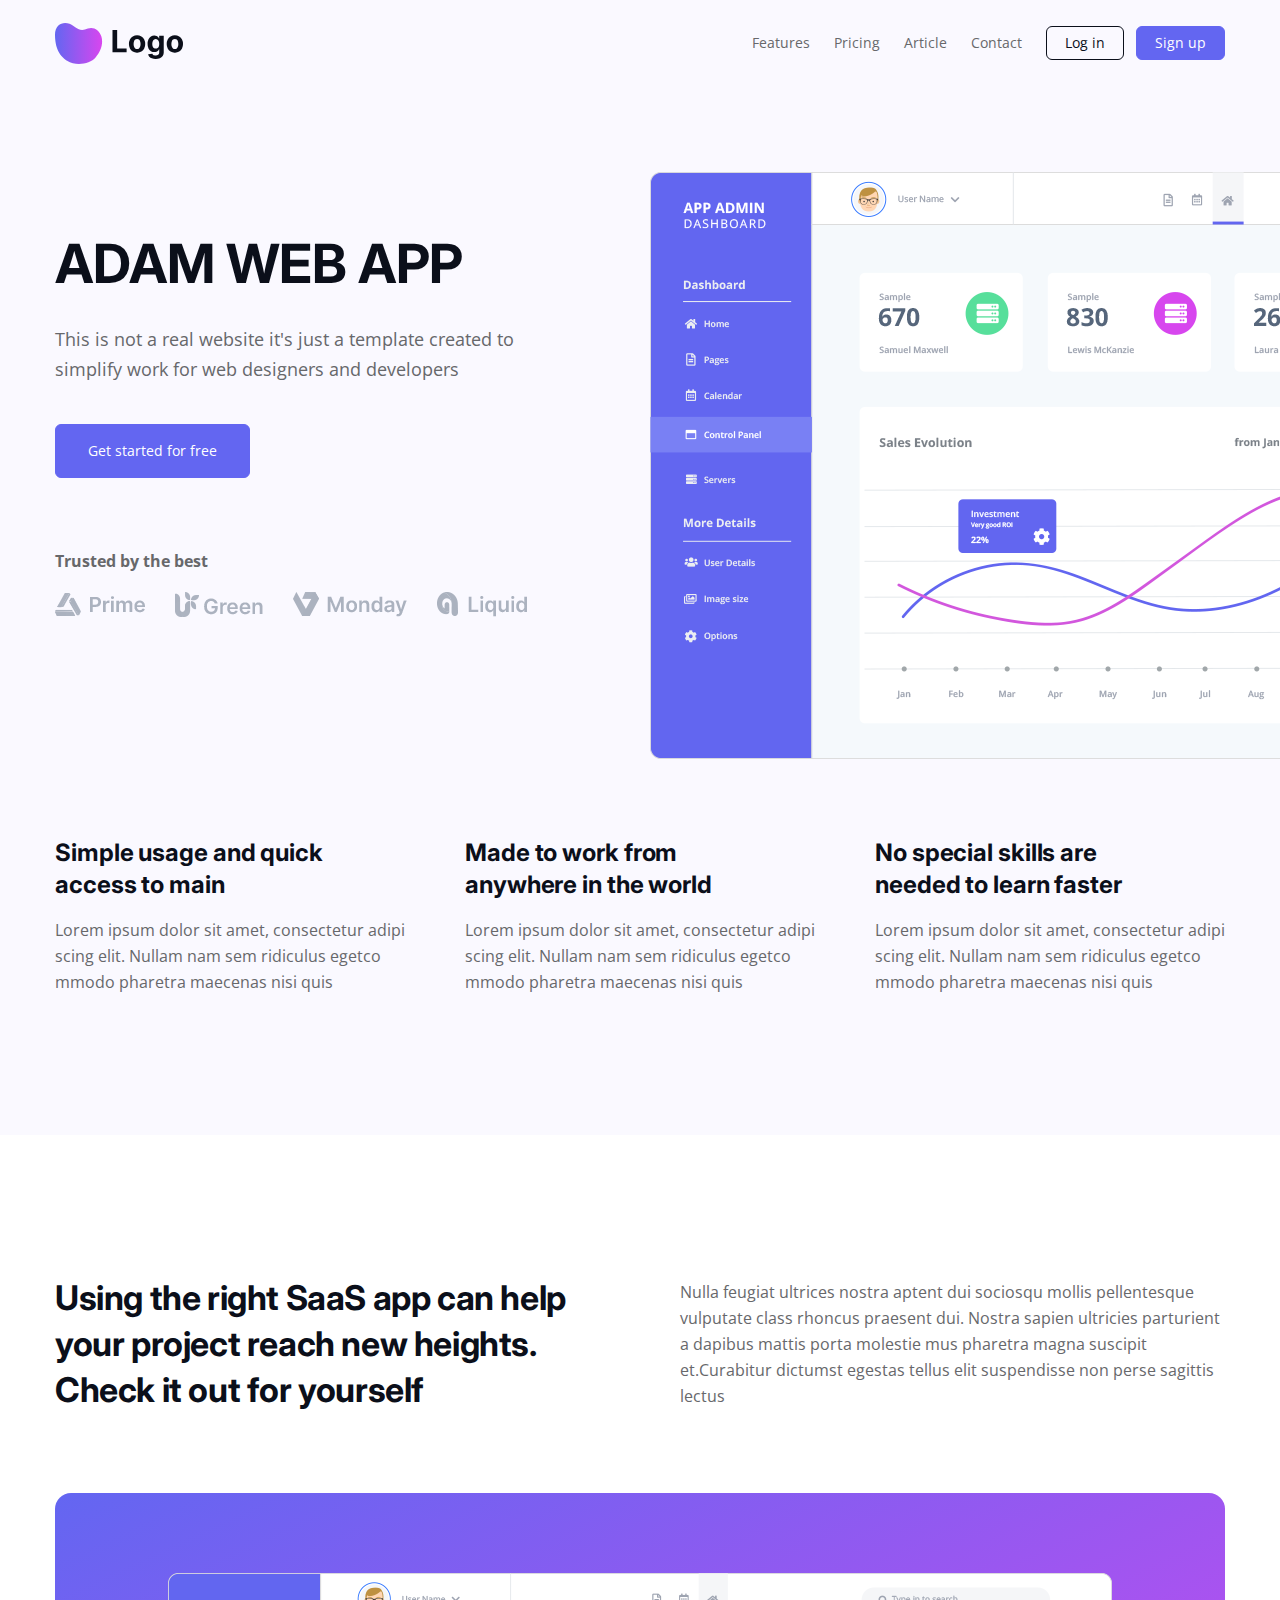
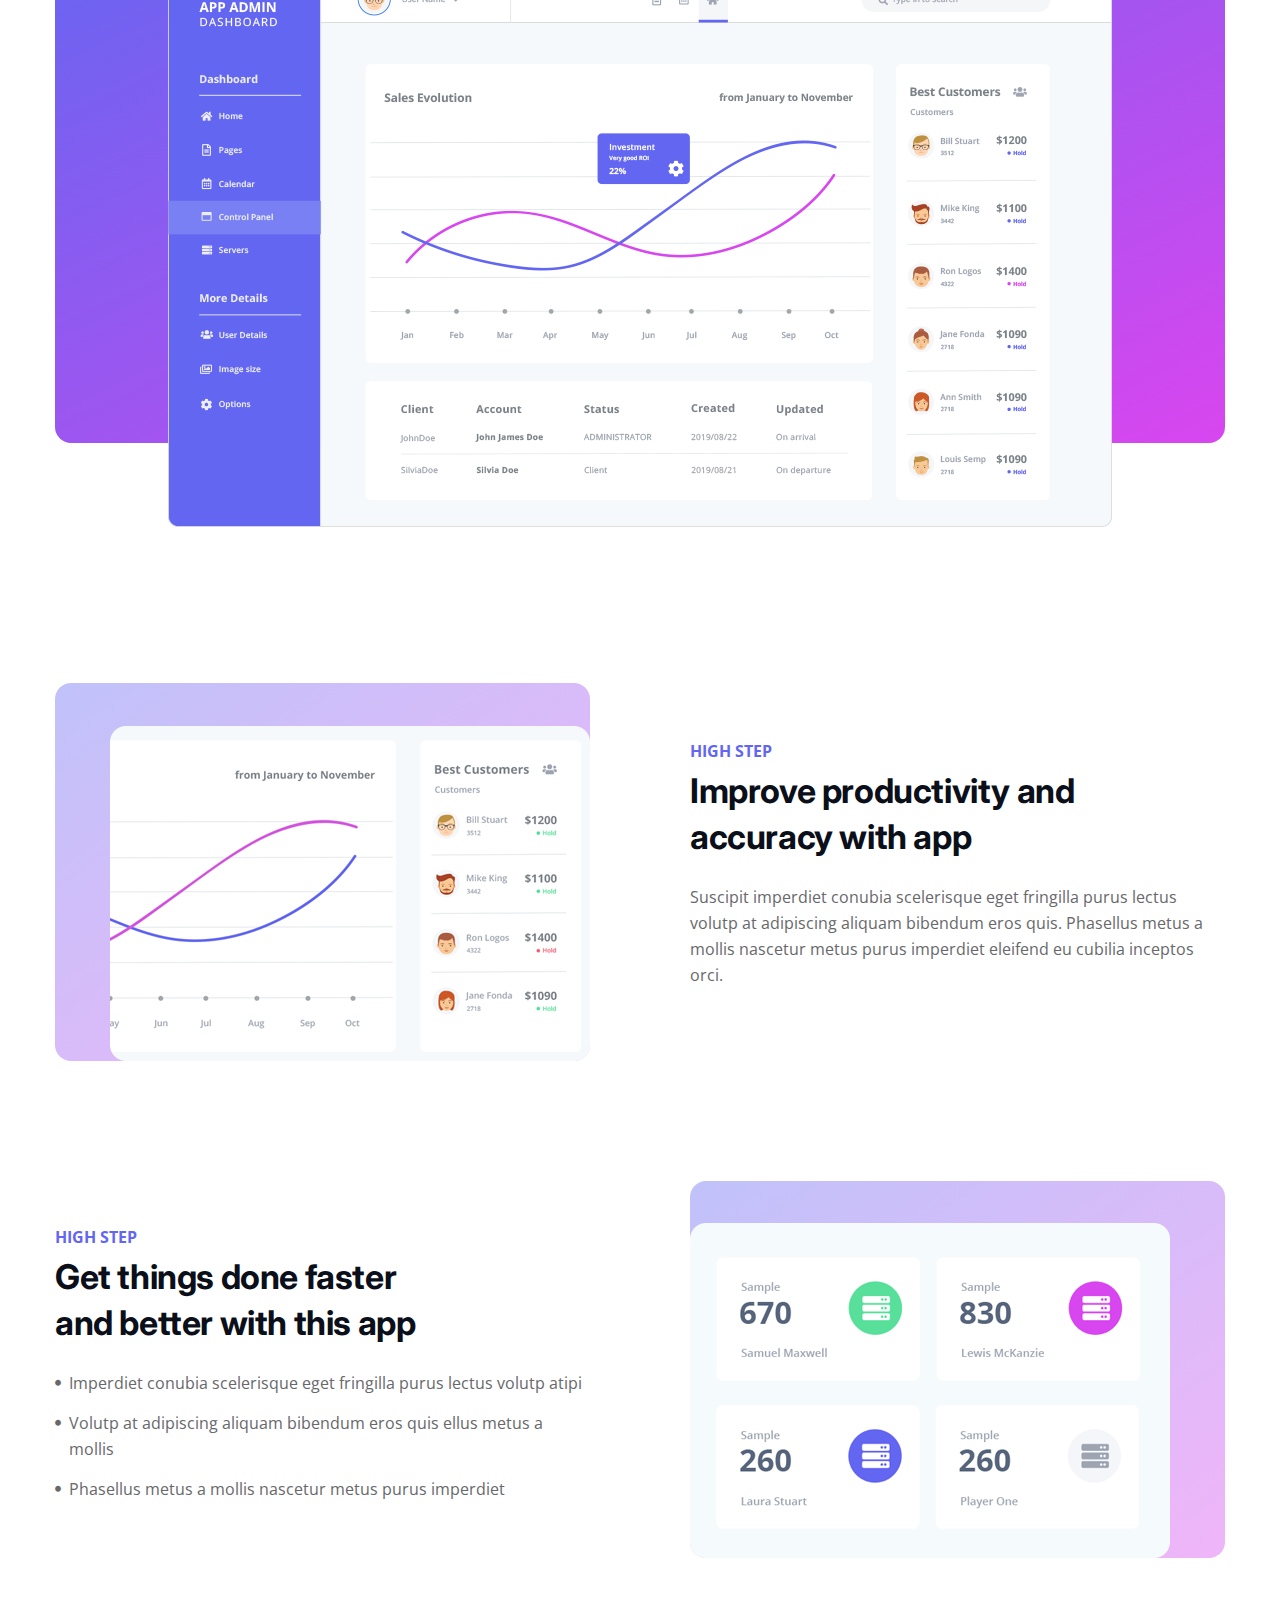
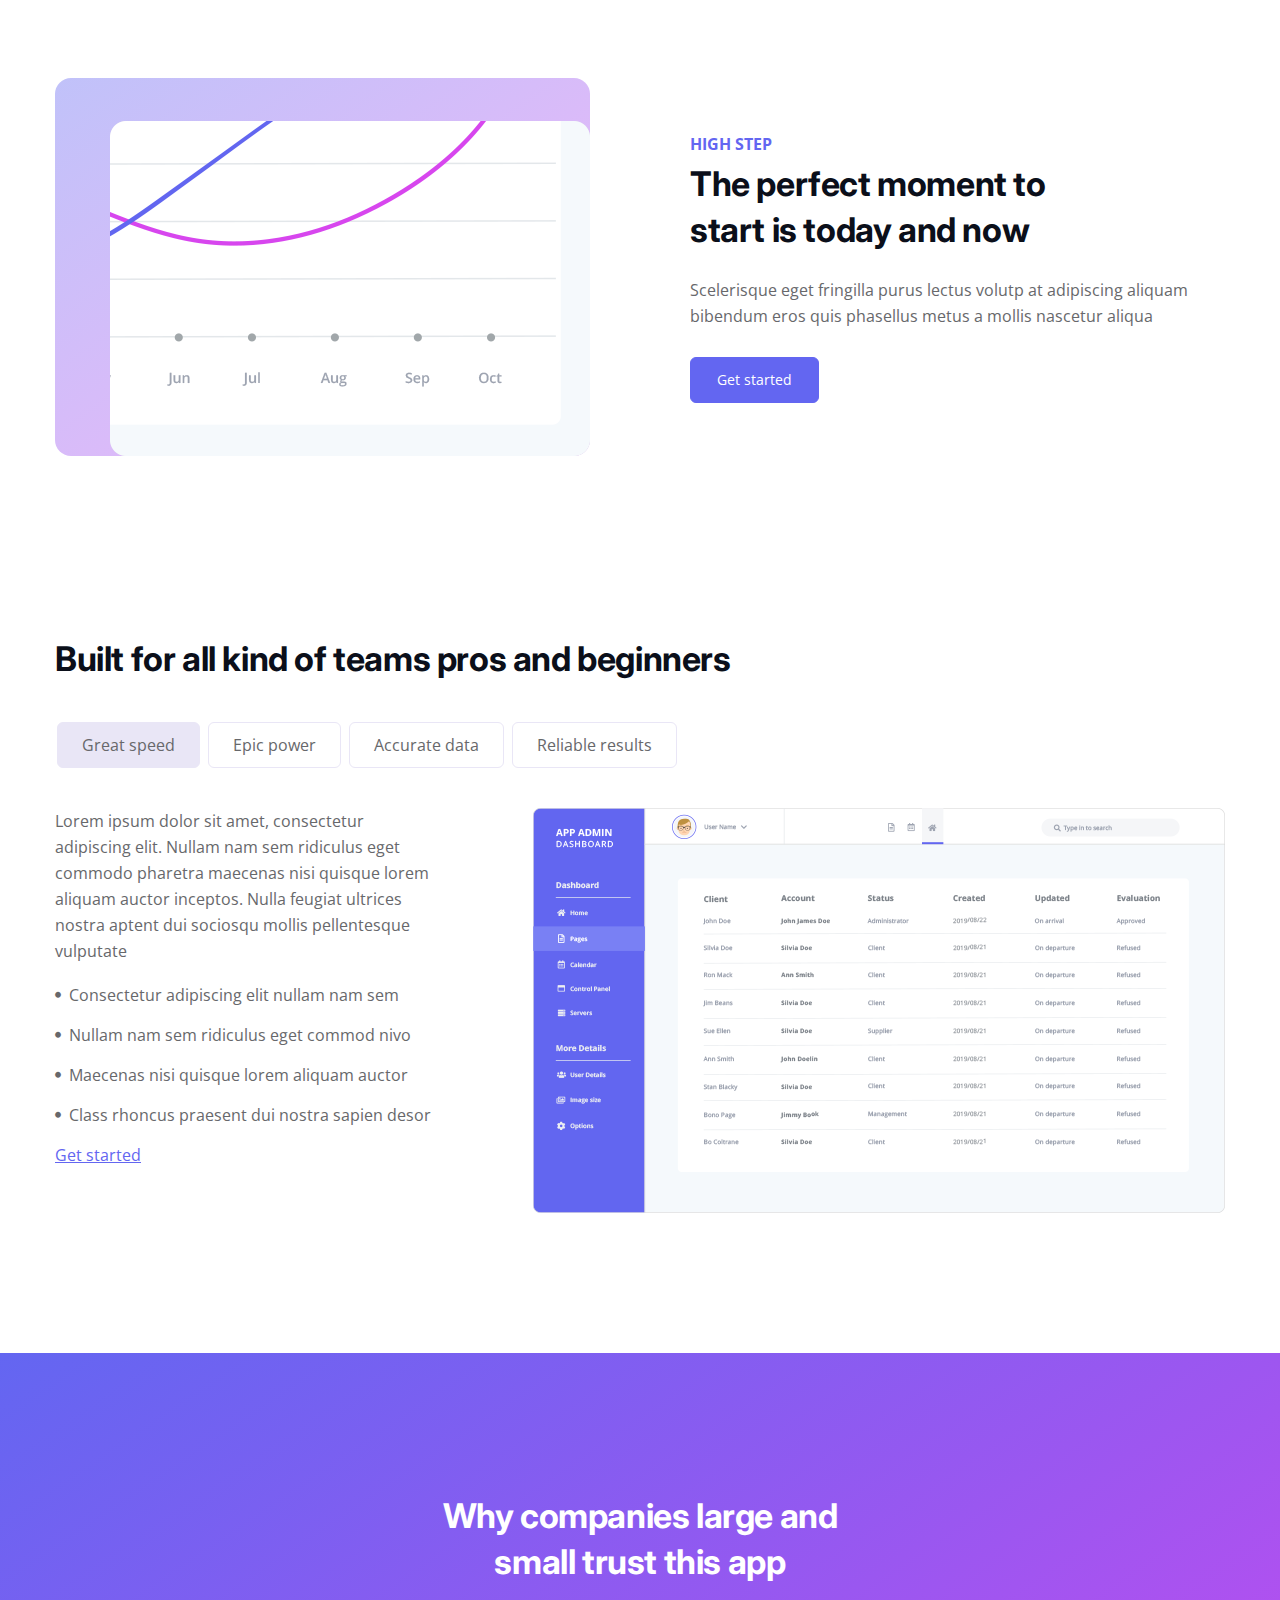
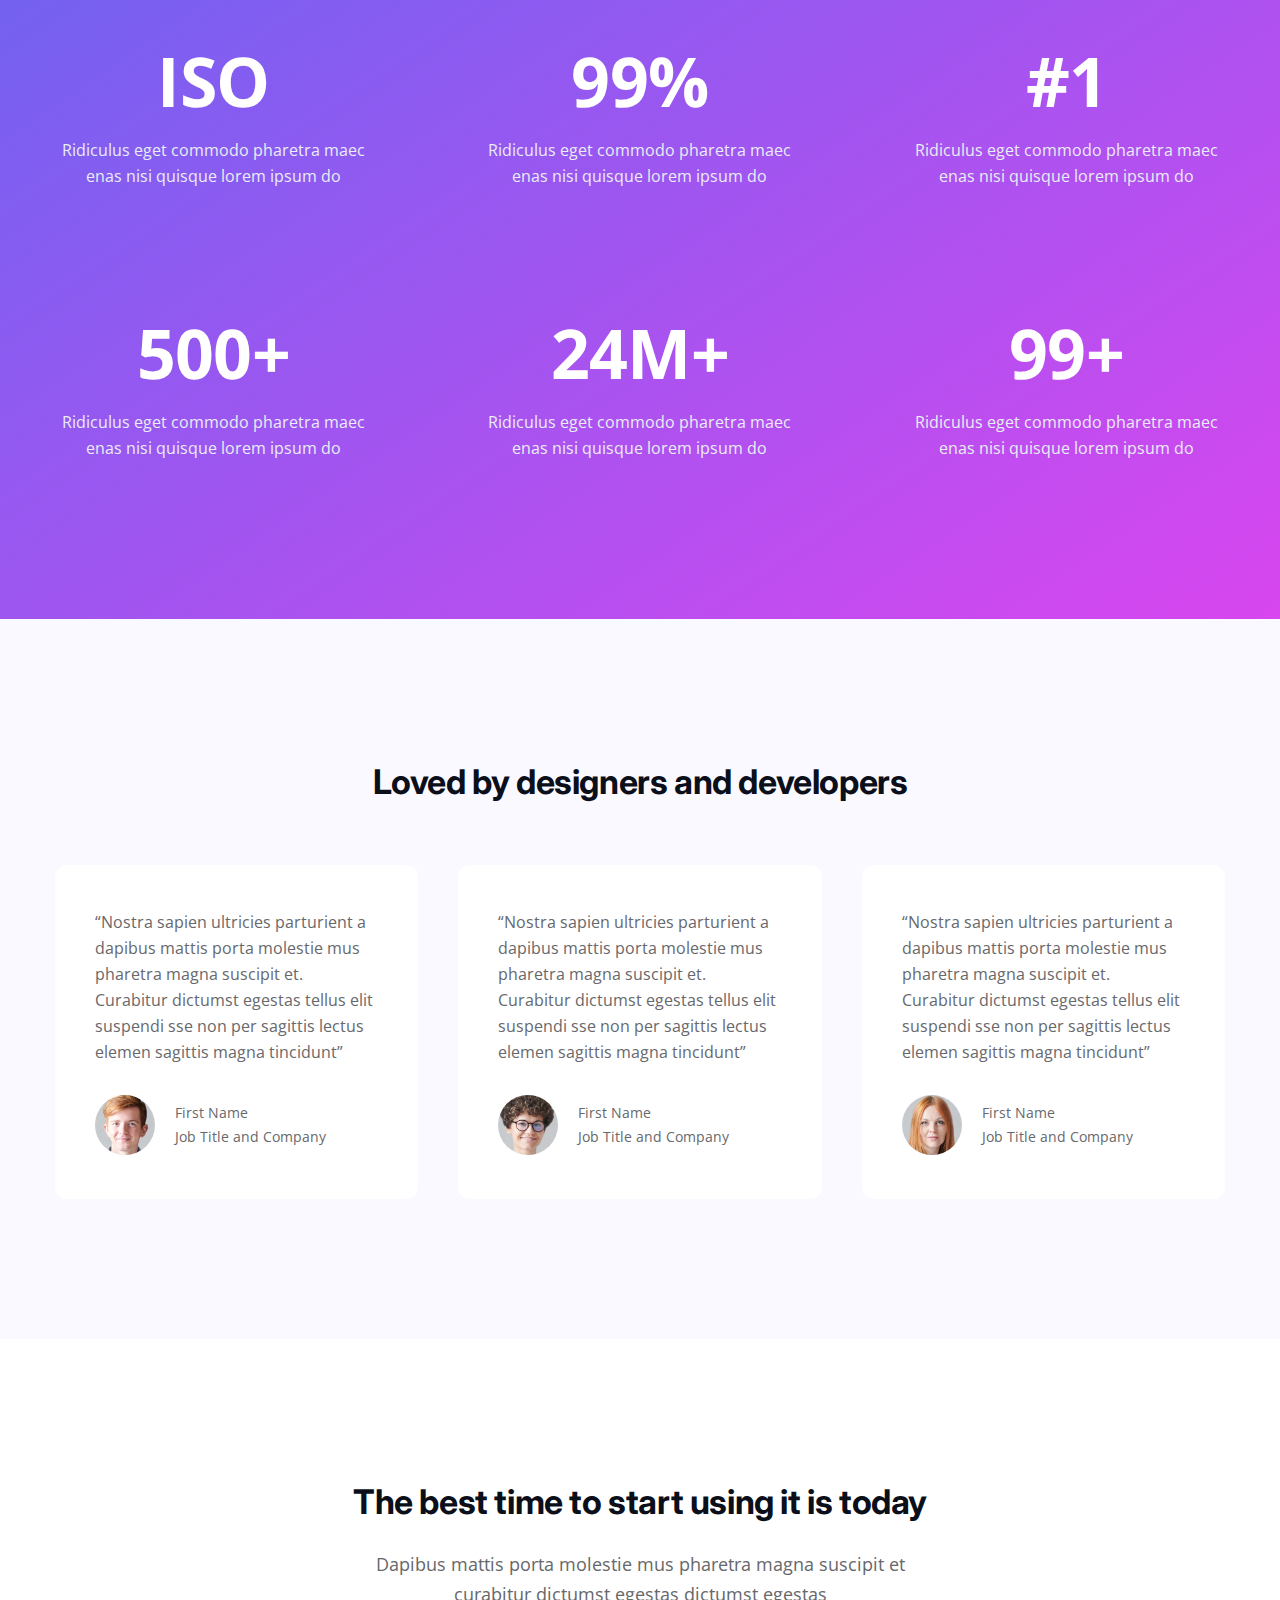
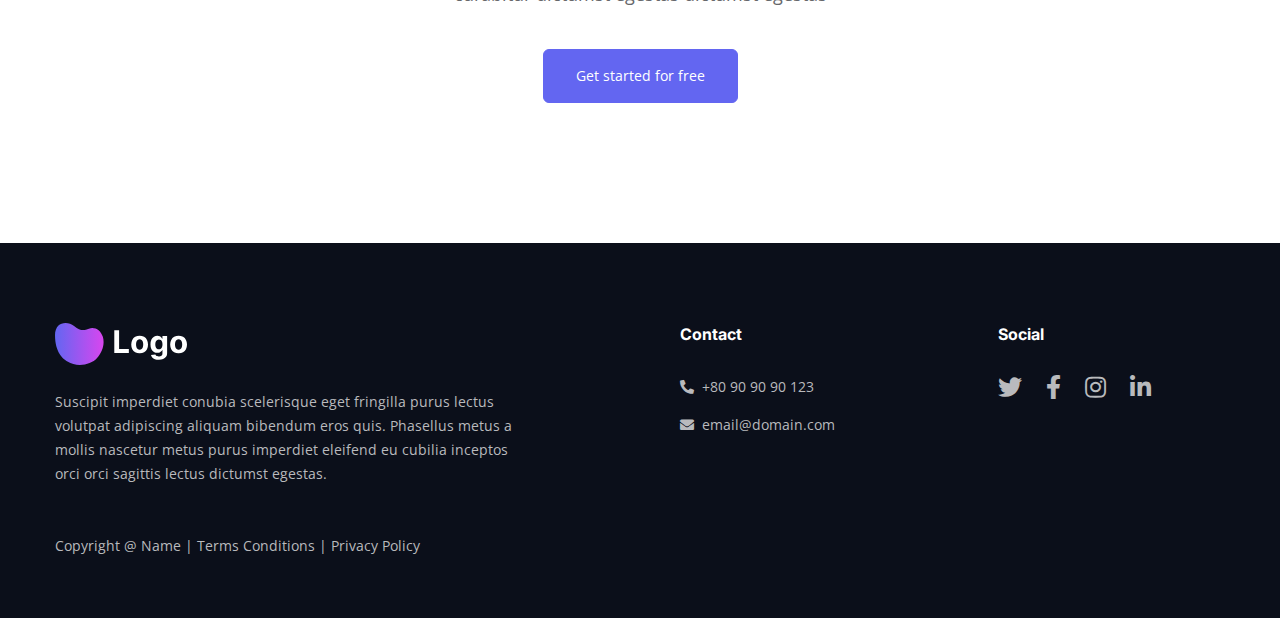
==== Desktop/ADAM/web/index.html @ b4df1eb5 "process 1" ====
<!DOCTYPE html>
<html lang="en">
  <head>
    <meta charset="utf-8">
    <meta name="viewport" content="width=device-width, initial-scale=1, shrink-to-fit=no">
    
    <!-- SEO Meta Tags -->
    <meta name="description" content="Your description">
    <meta name="author" content="Your name">

    <!-- OG Meta Tags to improve the way the post looks when you share the page on Facebook, Twitter, LinkedIn -->
    <meta property="og:site_name" content=""> <!-- website name -->
    <meta property="og:site" content=""> <!-- website link -->
    <meta property="og:title" content=""> <!-- title shown in the actual shared post -->
    <meta property="og:description" content=""> <!-- description shown in the actual shared post -->
    <meta property="og:image" content=""> <!-- image link, make sure it's jpg -->
    <meta property="og:url" content=""> <!-- where do you want your post to link to -->
    <meta name="twitter:card" content="summary_large_image"> <!-- to have large image post format in Twitter -->

    <!-- Webpage Title -->
    <title>Home</title>
    
    <!-- Styles -->
    <link href="https://fonts.googleapis.com/css2?family=Inter:wght@700&family=Open+Sans:wght@400;700&display=swap" rel="stylesheet">
    <link href="css/fontawesome-all.min.css" rel="stylesheet">
    <link href="css/styles.css" rel="stylesheet">
    
    <!-- Favicon  -->
    <link rel="icon" href="images/favicon.png">
  </head>
  <body>
    <!-- Navigation -->
    <nav>
      <div class="container-prim">
        <!-- Image Logo -->
        <a class="logo-image" href="index.html"><img src="images/logo.svg" alt="alternative"></a>

        <!-- Text Logo - Use this if you don't have a graphic logo -->
        <!-- <a class="logo-text" href="index.html">Name</a> -->

        <div class="hamburger">
          <div class="line"></div>
          <div class="line"></div>
          <div class="line"></div>
        </div> <!-- end of hamburger -->

        <div class="navbar">
          <ul>
            <li><a href="features.html">Features</a></li>
            <li><a href="pricing.html">Pricing</a></li>
            <li><a href="article.html">Article</a></li>
            <li><a href="contact.html">Contact</a></li>
          </ul>
          <div class="access-buttons">
            <a class="btn btn-outline btn-sm" href="log-in.html">Log in</a>
            <a class="btn btn-sm" href="sign-up.html">Sign up</a>
          </div>
        </div> <!-- end of navbar -->
      </div> <!-- end of container-prim -->
    </nav> <!-- end of nav -->
    <!-- end of navigation -->

    
    <!-- Home Hero -->
    <header class="hero bgcolor">
      <div class="container-prim grid">
        <div class="text-container">
          <h1 class="h1-large">ADAM WEB APP</h1>
          <p class="p-large mb-4">This is not a real website it's just a template created to simplify work for web designers and developers</p>
          <a class="btn btn-lg" href="#services">Get started for free</a>
          <p><strong>Trusted by the best</strong></p>
          <div class="logo-container">
            <img src="images/company-logo-1.png" alt="alternative">
            <img src="images/company-logo-2.png" alt="alternative">
            <img src="images/company-logo-3.png" alt="alternative">
            <img src="images/company-logo-4.png" alt="alternative">
          </div>
        </div> <!-- end of text-container -->

        <div class="image-container">
          <img src="images/header-dashboard.png" alt="alternative">
        </div> <!-- end of image-container -->
      </div> <!-- end of container-prim -->
    </header> <!-- end of hero -->
    <!-- end of home hero -->


    <!-- Home Cards-1 -->
    <section class="cards-1 bgcolor pb-14">
      <div class="container-prim grid grid-3">
        <div class="card">
          <h4>Simple usage and quick access to main</h4>
          <p class="mb-0">Lorem ipsum dolor sit amet, consectetur adipi scing elit. Nullam nam sem ridiculus egetco mmodo pharetra maecenas nisi quis</p>
        </div> <!-- end of card -->
        <div class="card">
          <h4>Made to work from anywhere in the world</h4>
          <p class="mb-0">Lorem ipsum dolor sit amet, consectetur adipi scing elit. Nullam nam sem ridiculus egetco mmodo pharetra maecenas nisi quis</p>
        </div> <!-- end of card -->
        <div class="card">
          <h4>No special skills are needed to learn faster</h4>
          <p class="mb-0">Lorem ipsum dolor sit amet, consectetur adipi scing elit. Nullam nam sem ridiculus egetco mmodo pharetra maecenas nisi quis</p>
        </div> <!-- end of card -->
      </div> <!-- end of container-prim -->
    </section> <!-- end of cards-1 -->
    <!-- end of home cards-1 -->


    <!-- Home Text-1 -->
    <section class="text-1 pt-14 pb-6">
      <div class="container-prim grid">
        <h2 class="mb-0">Using the right SaaS app can help your project reach new heights. Check it out for yourself</h2>
        <p class="mb-0">Nulla feugiat ultrices nostra aptent dui sociosqu mollis pellentesque vulputate class rhoncus praesent dui. Nostra sapien ultricies parturient a dapibus mattis porta molestie mus pharetra magna suscipit et.Curabitur dictumst egestas tellus elit suspendisse non perse sagittis lectus</p>
      </div> <!-- end of container-prim -->
    </section> <!-- end of text-1 -->
    <!-- end of home text-1 -->
    
    
    <!-- Home Image-1 -->
    <section class="image-1 pt-2 pb-12">
      <div class="container-prim">
        <div class="image-container">
          <img src="images/description-dashboard.png" alt="alternative">
        </div> <!-- end of image-container -->
      </div> <!-- end of container-prim -->
    </section> <!-- end of image-1 -->
    <!-- end of home image-1 -->


    <!-- Home Timage-1 -->
    <section class="timage-1 pt-12 pb-6">
      <div class="container-prim grid">
        <div class="image-container">
          <img src="images/details-1.png" alt="alternative">
        </div> <!-- end of image-container -->
        <div class="text-container">
          <div class="section-title">HIGH STEP</div>
          <h2>Improve productivity and accuracy with app</h2>
          <p>Suscipit imperdiet conubia scelerisque eget fringilla purus lectus volutp at adipiscing aliquam bibendum eros quis. Phasellus metus a mollis nascetur metus purus imperdiet eleifend eu cubilia inceptos orci.</p>
        </div> <!-- end of text-container -->
      </div> <!-- end of container-prim -->
    </section> <!-- end of timage-1 -->
    <!-- end of home timage-1 -->


    <!-- Home Timage-2 -->
    <section class="timage-2 pt-6 pb-6">
      <div class="container-prim grid">
        <div class="text-container">
          <div class="section-title">HIGH STEP</div>
          <h2>Get things done faster and better with this app</h2>
          <ul class="list-bullets li-space">
            <li>
              <i class="fas fa-circle"></i>
              <div>Imperdiet conubia scelerisque eget fringilla purus lectus volutp atipi</div>
            </li>
            <li>
              <i class="fas fa-circle"></i>
              <div>Volutp at adipiscing aliquam bibendum eros quis ellus metus a mollis</div>
            </li>
            <li>
              <i class="fas fa-circle"></i>
              <div>Phasellus metus a mollis nascetur metus purus imperdiet</div>
            </li>
          </ul>
        </div> <!-- end of text-container -->
        <div class="image-container">
          <img src="images/details-2.png" alt="alternative">
        </div> <!-- end of image-container -->
      </div> <!-- end of container-prim -->
    </section> <!-- end of timage-1 -->
    <!-- end of home timage-2 -->


    <!-- Home Timage-3 -->
    <section class="timage-3 pt-6 pb-6">
      <div class="container-prim grid">
        <div class="image-container">
          <img src="images/details-3.png" alt="alternative">
        </div> <!-- end of image-container -->
        <div class="text-container">
          <div class="section-title">HIGH STEP</div>
          <h2>The perfect moment to start is today and now</h2>
          <p>Scelerisque eget fringilla purus lectus volutp at adipiscing aliquam bibendum eros quis phasellus metus a mollis nascetur aliqua</p>
          <a class="btn" href="#">Get started</a>
        </div> <!-- end of text-container -->
      </div> <!-- end of container-prim -->
    </section> <!-- end of timage-3 -->
    <!-- end of home timage-3 -->


    <!-- Home Pills -->
    <section class="pills pt-12 pb-14">
      <div class="container-prim">
        <h2>Built for all kind of teams pros and beginners</h2>
        <div class="wrapper">
          <input class="radio" id="pill-one" name="group" type="radio" checked>
          <input class="radio" id="pill-two" name="group" type="radio">
          <input class="radio" id="pill-three" name="group" type="radio">
          <input class="radio" id="pill-four" name="group" type="radio">
          
          <div class="tabs">
            <label class="tab" id="tab-one" for="pill-one">Great speed</label>
            <label class="tab" id="tab-two" for="pill-two">Epic power</label>
            <label class="tab" id="tab-three" for="pill-three">Accurate data</label>
            <label class="tab" id="tab-four" for="pill-four">Reliable results</label>
          </div>
          
          <div class="panels">
            <div class="panel" id="panel-one">
              <div class="grid">
                <div class="text-container">
                  <p>Lorem ipsum dolor sit amet, consectetur adipiscing elit. Nullam nam sem ridiculus eget commodo pharetra maecenas nisi quisque lorem aliquam auctor inceptos. Nulla feugiat ultrices nostra aptent dui sociosqu mollis pellentesque vulputate</p>
                  <ul class="list-bullets li-space">
                    <li>
                      <i class="fas fa-circle"></i>
                      <div>Consectetur adipiscing elit nullam nam sem</div>
                    </li>
                    <li>
                      <i class="fas fa-circle"></i>
                      <div>Nullam nam sem ridiculus eget commod nivo</div>
                    </li>
                    <li>
                      <i class="fas fa-circle"></i>
                      <div>Maecenas nisi quisque lorem aliquam auctor</div>
                    </li>
                    <li>
                      <i class="fas fa-circle"></i>
                      <div>Class rhoncus praesent dui nostra sapien desor</div>
                    </li>
                  </ul>
                  <a class="colorprim" href="#">Get started</a>
                </div> <!-- end of text-container -->
                <div class="image-container">
                  <img src="images/pills-one.png" alt="alternative">
                </div> <!-- end of image-container -->
              </div> <!-- end of grid -->
            </div> <!-- end of panel -->

            <div class="panel" id="panel-two">
              <div class="grid">
                <div class="text-container">
                  <p>Lorem ipsum dolor sit amet, consectetur adipiscing elit. Nullam nam sem ridiculus eget commodo pharetra maecenas nisi quisque lorem aliquam auctor inceptos. Nulla feugiat ultrices nostra aptent dui sociosqu mollis pellentesque vulputate</p>
                  <ul class="list-bullets li-space">
                    <li>
                      <i class="fas fa-circle"></i>
                      <div>Consectetur adipiscing elit nullam nam sem</div>
                    </li>
                    <li>
                      <i class="fas fa-circle"></i>
                      <div>Nullam nam sem ridiculus eget commod nivo</div>
                    </li>
                    <li>
                      <i class="fas fa-circle"></i>
                      <div>Maecenas nisi quisque lorem aliquam auctor</div>
                    </li>
                    <li>
                      <i class="fas fa-circle"></i>
                      <div>Class rhoncus praesent dui nostra sapien desor</div>
                    </li>
                  </ul>
                  <a class="colorprim" href="#">Get started</a>
                </div> <!-- end of text-container -->
                <div class="image-container">
                  <img src="images/pills-two.png" alt="alternative">
                </div> <!-- end of image-container -->
              </div> <!-- end of grid -->
            </div> <!-- end of panel -->

            <div class="panel" id="panel-three">
              <div class="grid">
                <div class="text-container">
                  <p>Lorem ipsum dolor sit amet, consectetur adipiscing elit. Nullam nam sem ridiculus eget commodo pharetra maecenas nisi quisque lorem aliquam auctor inceptos. Nulla feugiat ultrices nostra aptent dui sociosqu mollis pellentesque vulputate</p>
                  <ul class="list-bullets li-space">
                    <li>
                      <i class="fas fa-circle"></i>
                      <div>Consectetur adipiscing elit nullam nam sem</div>
                    </li>
                    <li>
                      <i class="fas fa-circle"></i>
                      <div>Nullam nam sem ridiculus eget commod nivo</div>
                    </li>
                    <li>
                      <i class="fas fa-circle"></i>
                      <div>Maecenas nisi quisque lorem aliquam auctor</div>
                    </li>
                    <li>
                      <i class="fas fa-circle"></i>
                      <div>Class rhoncus praesent dui nostra sapien desor</div>
                    </li>
                  </ul>
                  <a class="colorprim" href="#">Get started</a>
                </div> <!-- end of text-container -->
                <div class="image-container">
                  <img src="images/pills-three.png" alt="alternative">
                </div> <!-- end of image-container -->
              </div> <!-- end of grid -->
            </div> <!-- end of panel -->

            <div class="panel" id="panel-four">
              <div class="grid">
                <div class="text-container">
                  <p>Lorem ipsum dolor sit amet, consectetur adipiscing elit. Nullam nam sem ridiculus eget commodo pharetra maecenas nisi quisque lorem aliquam auctor inceptos. Nulla feugiat ultrices nostra aptent dui sociosqu mollis pellentesque vulputate</p>
                  <ul class="list-bullets li-space">
                    <li>
                      <i class="fas fa-circle"></i>
                      <div>Consectetur adipiscing elit nullam nam sem</div>
                    </li>
                    <li>
                      <i class="fas fa-circle"></i>
                      <div>Nullam nam sem ridiculus eget commod nivo</div>
                    </li>
                    <li>
                      <i class="fas fa-circle"></i>
                      <div>Maecenas nisi quisque lorem aliquam auctor</div>
                    </li>
                    <li>
                      <i class="fas fa-circle"></i>
                      <div>Class rhoncus praesent dui nostra sapien desor</div>
                    </li>
                  </ul>
                  <a class="colorprim" href="#">Get started</a>
                </div> <!-- end of text-container -->
                <div class="image-container">
                  <img src="images/pills-two.png" alt="alternative">
                </div> <!-- end of image-container -->
              </div> <!-- end of grid -->
            </div> <!-- end of panel -->
          </div> <!-- end of panels -->
        </div> <!-- end of wrapper -->
      </div> <!-- end of container-prim -->
    </section> <!-- end of pills -->
    <!-- end of home pills -->


    <!-- Home Numbers -->
    <section class="numbers tcenter pt-14 pb-14">
      <div class="container-prim">
        <h2 class="mb-6">Why companies large and small trust this app</h2>
      </div> <!-- end of container-prim -->
      <div class="container-prim grid grid-3">
        <div class="number">
          <div class="title">ISO</div>
          <p>Ridiculus eget commodo pharetra maec enas nisi quisque lorem ipsum do</p>
        </div> <!-- end of number -->

        <div class="number">
          <div class="title">99%</div>
          <p>Ridiculus eget commodo pharetra maec enas nisi quisque lorem ipsum do</p>
        </div> <!-- end of number -->

        <div class="number">
          <div class="title">#1</div>
          <p>Ridiculus eget commodo pharetra maec enas nisi quisque lorem ipsum do</p>
        </div> <!-- end of number -->

        <div class="number">
          <div class="title">500+</div>
          <p>Ridiculus eget commodo pharetra maec enas nisi quisque lorem ipsum do</p>
        </div> <!-- end of number -->

        <div class="number">
          <div class="title">24M+</div>
          <p>Ridiculus eget commodo pharetra maec enas nisi quisque lorem ipsum do</p>
        </div> <!-- end of number -->

        <div class="number">
          <div class="title">99+</div>
          <p>Ridiculus eget commodo pharetra maec enas nisi quisque lorem ipsum do</p>
        </div> <!-- end of number -->
      </div> <!-- end of container-prim -->
    </section> <!-- end of numbers -->
    <!-- end of home numbers -->


    <!-- Home Cards-2 -->
    <section class="cards-2 bgcolor pt-14 pb-14">
      <div class="container-prim">
        <h2 class="mb-6 tcenter">Loved by designers and developers</h2>
      </div> <!-- end of container-prim -->
      <div class="container-prim grid grid-3">
        <div class="card">
          <p class="text">“Nostra sapien ultricies parturient a dapibus mattis porta molestie mus pharetra magna suscipit et. Curabitur dictumst egestas tellus elit suspendi sse non per sagittis lectus elemen sagittis magna tincidunt”</p>
          <div class="wrapper">
            <img src="images/testimonial-1.jpg" alt="alternative">
            <div class="p-small">First Name<br>Job Title and Company</div>
          </div> <!-- end of wrapper -->
        </div> <!-- end of card -->

        <div class="card">
          <p class="text">“Nostra sapien ultricies parturient a dapibus mattis porta molestie mus pharetra magna suscipit et. Curabitur dictumst egestas tellus elit suspendi sse non per sagittis lectus elemen sagittis magna tincidunt”</p>
          <div class="wrapper">
            <img src="images/testimonial-2.jpg" alt="alternative">
            <div class="p-small">First Name<br>Job Title and Company</div>
          </div> <!-- end of wrapper -->
        </div> <!-- end of card -->

        <div class="card">
          <p class="text">“Nostra sapien ultricies parturient a dapibus mattis porta molestie mus pharetra magna suscipit et. Curabitur dictumst egestas tellus elit suspendi sse non per sagittis lectus elemen sagittis magna tincidunt”</p>
          <div class="wrapper">
            <img src="images/testimonial-3.jpg" alt="alternative">
            <div class="p-small">First Name<br>Job Title and Company</div>
          </div> <!-- end of wrapper -->
        </div> <!-- end of card -->
      </div> <!-- end of container-prim -->
    </section> <!-- end of cards-2 -->
    <!-- end of home cards-2 -->
    

    <!-- Home Text-2 -->
    <section class="text-2 tcenter pt-14 pb-14">
      <div class="container-prim">
          <h2>The best time to start using it is today</h2>
          <p class="p-large mb-4">Dapibus mattis porta molestie mus pharetra magna suscipit et curabitur dictumst egestas dictumst egestas</p>
          <a class="btn btn-lg">Get started for free</a>
      </div> <!-- end of container-prim -->
    </section> <!-- end of text-2 -->
    <!-- end of home text-2 -->

    
    <!-- Footer -->
    <footer class="pt-8 pb-6">
      <div class="container-prim grid">
        <div class="about">
          <a href="index.html"><img class="logo-image" src="images/logo-negative.svg" alt="alternative"></a>
          <p class="p-small">Suscipit imperdiet conubia scelerisque eget fringilla purus lectus volutpat adipiscing aliquam bibendum eros quis. Phasellus metus a mollis nascetur metus purus imperdiet eleifend eu cubilia inceptos orci orci sagittis lectus dictumst egestas.</p>
        </div> <!-- end of about -->
        <div class="contact">
          <h6>Contact</h6>
          <ul class="li-space">
            <li class="p-small"><i class="fas fa-phone-alt"></i>+80 90 90 90 123</li>
            <li class="p-small"><i class="fas fa-envelope"></i><a class="noline" href="mailto:email@domain.com">email@domain.com</a></li>
          </ul>
        </div> <!-- end of contact -->
        <div class="social">
          <h6>Social</h6>
          <a href="#"><i class="fab fa-twitter"></i></a>
          <a href="#"><i class="fab fa-facebook-f"></i></a>
          <a href="#"><i class="fab fa-instagram"></i></a>
          <a href="#"><i class="fab fa-linkedin-in"></i></a>
        </div> <!-- end of social -->
      </div> <!-- end of container-prim -->
      <div class="container-prim">
        <p class="p-small mb-0">Copyright @ Name | <a class="noline" href="terms.html">Terms Conditions</a> | <a class="noline" href="privacy.html">Privacy Policy</a></p>
      </div> <!-- end of container-prim -->
    </footer> <!-- end of footer -->
    <!-- end of footer -->


    <!-- Scripts -->
    <script src="js/scripts.js"></script> <!-- Custom scripts -->
  </body>
</html>
---- Desktop/ADAM/web/css/styles.css ----
/* Description: Master CSS file */

/*****************************************
Table Of Contents:
- General Styles
- Navigation
- Home Hero
- Home Cards-1
- Home Text-1
- Home Image-1
- Home Timage-1
- Home Timage-2
- Home Timage-3
- Home Pills
- Home Numbers
- Home Cards-2
- Features Cards-3
- Features Timage-4
- Features Cards-4
- Pricing Table
- Pricing Cards-5
- Sign Up Form-2
- Contact
- Footer
- Media Queries
******************************************/


/**************************/
/*     General Styles     */
/**************************/
* {
  box-sizing: border-box;
  padding: 0;
  margin: 0;
}

/* Colors */
:root {
	--bgcolor: #faf9ff; /* section, element backgrounds */
  --txtcolor-prim: #0b0f1a; /* heading text */
  --txtcolor-sec: #67686b; /* body text */
  --color-prim: #6366f1; /* buttons */
  --color-sec: #d846ef; /* buttons */
	--color-ter: #e9e6f6; /* pills, card borders, input borders */
}

.colorprim {
	color: var(--color-prim);
}

.bgcolor {
	background-color: var(--bgcolor);
}
/* end of colors */

body,
html {
  width: 100%;
	height: 100%;
}

body, p {
	color: var(--txtcolor-sec); 
	font: 400 1rem/1.625rem "Open Sans", sans-serif;
}

p {
	margin-bottom: 18px;
}

h1 {
	margin-bottom: 28px;
	color: var(--txtcolor-prim);
	font-weight: 700;
	font-size: 2.75rem;
	line-height: 3.5rem;
	font-family: "Inter";
	letter-spacing: -0.6px;
}

h2 {
	margin-bottom: 24px;
	color: var(--txtcolor-prim);
	font-weight: 700;
	font-size: 2.125rem;
	line-height: 2.875rem;
	font-family: "Inter";
	letter-spacing: -0.4px;
}

h3 {
	margin-bottom: 20px;
	color: var(--txtcolor-prim);
	font-weight: 700;
	font-size: 1.75rem;
	line-height: 2.375rem;
	font-family: "Inter";
	letter-spacing: -0.2px;
}

h4 {
	margin-bottom: 16px;
	color: var(--txtcolor-prim);
	font-weight: 700;
	font-size: 1.5rem;
	line-height: 2rem;
	font-family: "Inter";
	letter-spacing: -0.1px;
}

h5 {
	margin-bottom: 14px;
	color: var(--txtcolor-prim);
	font-weight: 700;
	font-size: 1.25rem;
	line-height: 1.625rem;
	font-family: "Inter";
}

h6 {
	margin-bottom: 12px;
	color: var(--txtcolor-prim);
	font-weight: 700;
	font-size: 1rem;
	line-height: 1.375rem;
	font-family: "Inter";
}

.p-large {
	font-size: 1.125rem;
	line-height: 1.875rem;
}

.p-small {
	font-size: 0.875rem;
	line-height: 1.5rem;
}

.section-title {
	margin-bottom: 0.25rem;
	color: var(--color-prim);
	font-weight: 700;
}

.tcenter {
	text-align: center;
}

.container-prim,
.container-sec,
.container-ter {
  margin: 0 auto;
  padding: 0 15px;
}

.container-prim {
	max-width: 1200px;
}

.container-sec {
	max-width: 900px;
}

.container-ter {
	max-width: 600px;
}

.grid {
  display: grid;
  gap: 20px;
  justify-content: center;
  align-items: start;
  height: 100%;
}

img {
	max-width: 100%;
	vertical-align: middle; /* solves a gap when inside image-container */
}

ul {
    list-style-type: none;
}

.li-space li {
	margin-bottom: 14px;
}

.list-bullets li,
.list-check li {
	display: flex;
}

.list-bullets li .fas {
	margin-right: 8px;
	font-size: 0.375rem;
	line-height: 1.625rem;
}

.list-check li .fas {
	margin-right: 8px;
	color: var(--color-prim);
	font-size: 0.75rem;
	line-height: 1.75rem;
}

a {
	color: var(--txtcolor-sec);
	text-decoration: underline;
}

.noline,
.noline:hover {
	text-decoration: none;
}

.btn {
	display: inline-block;
	padding: 22px 26px 22px 26px;
	border: 1px solid var(--color-prim);
	border-radius: 6px;
	background-color: var(--color-prim);
	color: #ffffff;
	font-weight: 400;
	font-size: 0.875rem;
	line-height: 0;
	text-decoration: none;
	transition: all 0.2s;
}

.btn:hover {
	background-color: transparent;
	color: var(--color-prim); /* needs to stay here because of the color property of a tag */
	text-decoration: none;
}

.btn-lg {
	padding: 26px 32px 26px 32px;
}

.btn-sm {
	padding: 16px 18px 16px 18px;
}

.btn-outline {
	border: 1px solid var(--txtcolor-prim);
	background-color: transparent;
	color: var(--txtcolor-prim);
}

.btn-outline:hover {
	background-color: var(--txtcolor-prim);
	color: #ffffff; /* needs to stay here because of the color property of a tag */
}

input,
textarea {
	width: 100%;
	margin-bottom: 22px;
	padding-top: 1rem;
	padding-bottom: 1rem;
	padding-left: 1.25rem;
	border: 1px solid var(--color-ter);
	border-radius: 6px;
	background-color: #ffffff;
	color: var(--txtcolor-sec);
	font-size: 0.875rem;
	line-height: 1.5rem;
	font-family: "Open Sans"; /* overrides default browser settings */
	-webkit-appearance: none; /* removes inner shadow on form inputs on ios safari */
}

::placeholder {
	color: var(--txtcolor-sec);
	opacity: 1; /* Firefox */
}

textarea {
	display: block;
	height: 14rem; /* used instead of html rows to normalize height between Chrome and IE/FF */
}

input:hover,
input:focus,
textarea:hover,
textarea:focus {
	border-color: #cfcdd7;
	outline: none; /* Removes blue border on focus */
}

.btn-submit {
	display: inline-block;
	width: 100%;
	height: 3.75rem;
	border: 1px solid var(--color-prim);
	border-radius: 6px;
	background-color: var(--color-prim);
	color: #ffffff;
	font-weight: 400;
	font-size: 0.875rem;
	line-height: 0;
	font-family: "Open Sans"; /* overrides default browser settings */
	cursor: pointer;
	transition: all 0.2s;
}

.btn-submit:hover {
	background-color: transparent;
	color: var(--color-prim);
}

.basic img {
	border-radius: 12px;
}

.textbox {
	padding: 40px;
	border-radius: 12px;
}

.mt-12 {
	margin-top: 120px;
}

.mb-0 {
	margin-bottom: 0;
}

.mb-4 {
	margin-bottom: 40px;
}

.mb-6 {
	margin-bottom: 60px;
}

.mb-8 {
	margin-bottom: 80px;
}

.mb-12 {
	margin-bottom: 120px;
}

.pt-2 {
	padding-top: 20px;
}

.pt-6 {
	padding-top: 60px;
}

.pt-8 {
	padding-top: 80px;
}

.pt-12 {
	padding-top: 120px;
}

.pt-14 {
	padding-top: 140px;
}

.pb-6 {
	padding-bottom: 60px;
}

.pb-12 {
	padding-bottom: 120px;
}

.pb-14 {
	padding-bottom: 140px;
}


/**********************/
/*     Navigation     */
/**********************/
nav {
  background: #ffffff;
}

nav .container-prim {
	display: flex;
	flex-wrap: wrap;
	align-items: center;
	justify-content: space-between;
}

nav a,
nav a:hover {
	text-decoration: none;
}

nav .logo-image {
	width: 128px;
	margin-top: 8px;
	margin-bottom: 8px;
}

nav .logo-text {
	margin-top: 12px;
	margin-bottom: 12px;
	color: var(--txtcolor-prim);
	font-weight: 700;
	font-size: 2.25rem;
	line-height: 2rem;
	letter-spacing: -1.25px;
}

nav .navbar {
	display: none;
	width: 100%;
	padding-top: 5px;
	padding-bottom: 15px;
}

@-webkit-keyframes slideIn {
	from { 
		transform: translateY(-100%); 
	}
	to { 
		transform: translateY(0); 
	}
}
@keyframes slideIn {
	from { 
		transform: translateY(-100%); 
	}
	to { 
		transform: translateY(0); 
	}
}

nav .navbar.active {
	display: block;
	animation: slideIn 0.1s;
}

nav ul {
	display: flex;
	flex-direction: column;
	flex-wrap: wrap;
	text-align: center;
}

nav ul li {
	padding: 0.5rem 0.75rem 0.5rem 0.75rem;
	font-size: 0.875rem;
}

nav .btn {
	display: block;
	text-align: center;
}

nav .btn-outline {
	margin-bottom: 10px;
}

/* Hamburger */
nav .hamburger {
  transition: opacity .3s;
}

nav .hamburger:hover {
  cursor: pointer;
  opacity: .5;
}

nav .hamburger .line{
  width: 32px;
  height: 3px;
  background: var(--txtcolor-sec);
  margin: 6px auto;
  transition: all 0.3s ease-in-out;
  border-radius: 5px;
}
/* end of hamburger */


/*********************/
/*     Home Hero     */
/*********************/
.hero {
	padding-top: 100px;
	padding-bottom: 160px;
}

.hero .text-container {
	margin-bottom: 56px;
}

.hero .btn {
	margin-bottom: 70px;
}

.hero .logo-container {
	display: flex;
	align-items: center;
	flex-wrap: wrap;
}

.hero .logo-container img {
	margin-right: 30px;
	margin-bottom: 20px;
}

.hero .logo-container img:last-of-type {
	margin-right: 0;
}


/************************/
/*     Home Cards-1     */
/************************/
.cards-1 .grid {
	row-gap: 60px;
}


/***********************/
/*     Home Text-1     */
/***********************/
.text-1 .grid {
	align-items: center;
}


/************************/
/*     Home Image-1     */
/************************/
.image-1 .image-container {
	border-radius: 16px;
	background: linear-gradient(to bottom right, var(--color-prim), var(--color-sec)); 
	text-align: center;
}

.image-1 img {
	max-width: 90%;
	margin-top: 5%;
}


/*************************/
/*     Home Timage-1     */
/*************************/
.timage-1 .grid {
	gap: 100px;
	align-items: center;
}

.timage-1 .image-container {
	padding-top: 8%;
	padding-left: 8%;
	border-radius: 16px;
	background: linear-gradient(to bottom right, rgba(99, 102, 241, 0.4), rgba(216, 70, 239, 0.4));
	text-align: right;
}


/*************************/
/*     Home Timage-2     */
/*************************/
.timage-2 .grid {
	gap: 100px;
	align-items: center;
}

.timage-2 .image-container {
	padding-top: 8%;
	padding-right: 8%;
	border-radius: 16px;
	background: linear-gradient(to bottom right, rgba(99, 102, 241, 0.4), rgba(216, 70, 239, 0.4));
}


/*************************/
/*     Home Timage-3     */
/*************************/
.timage-3 .grid {
	gap: 100px;
	align-items: center;
}

.timage-3 .image-container {
	padding-top: 8%;
	padding-left: 8%;
	border-radius: 16px;
	background: linear-gradient(to bottom right, rgba(99, 102, 241, 0.4), rgba(216, 70, 239, 0.4));
	text-align: right;
}

.timage-3 p {
	margin-bottom: 28px;
}


/**********************/
/*     Home Pills     */
/**********************/
.pills h2 {
	margin-bottom: 40px;
}

.pills .wrapper {
  display: flex;
  flex-direction: column;
}

.pills .tab {
  display: inline-block;
  margin: 0 2px 10px 2px;
	padding: 9px 24px;
	border: 1px solid var(--color-ter);
	border-radius: 6px;
	cursor: pointer;
}

.pills .tab:hover {
	background: var(--color-ter);
}

.pills .tabs {
	margin-bottom: 30px;
}

.pills .panels {
	width: 100%;
  min-height: 200px;
}

.pills .panel {
  display: none;
  animation: fadeIn 0.8s;
}

@keyframes fadeIn {
	from {
		opacity: 0;
	}
	to {
		opacity: 1;
	}
}

.pills .radio {
  display: none;
}

#pill-one:checked ~ .panels #panel-one,
#pill-two:checked ~ .panels #panel-two,
#pill-three:checked ~ .panels #panel-three,
#pill-four:checked ~ .panels #panel-four {
  display: block;
}

#pill-one:checked ~ .tabs #tab-one,
#pill-two:checked ~ .tabs #tab-two,
#pill-three:checked ~ .tabs #tab-three,
#pill-four:checked ~ .tabs #tab-four {
  background: var(--color-ter);
}


/************************/
/*     Home Numbers     */
/************************/
.numbers {
	background: linear-gradient(to bottom right, var(--color-prim), var(--color-sec));
}

.numbers h2 {
	color: #ffffff;
}

.numbers .grid {
	gap: 60px;
}

.numbers .title {
	margin-bottom: 20px;
	color: #ffffff;
	font-weight: 700;
	font-size: 4.25rem;
	line-height: 4.5rem;
	letter-spacing: -0.6px;
}

.numbers p {
	color: #e8edf6;
}


/************************/
/*     Home Cards-2     */
/************************/
.cards-2 .grid {
	gap: 40px;
}

.cards-2 .card {
	padding: 44px 40px;
	border-radius: 12px;
	background: #ffffff;
}

.cards-2 .card p {
	margin-bottom: 30px;
}

.cards-2 .card .wrapper {
	display: flex;
	align-items: center;
}

.cards-2 .card img {
	width: 60px;
	margin-right: 20px;
	border-radius: 50%;
}


/****************************/
/*     Features Cards-3     */
/****************************/
.cards-3 .grid {
	gap: 30px;
	row-gap: 80px;
}

.cards-3 .card {
	position: relative;
	padding: 48px 33px 35px 33px;
	border-radius: 12px;
	background-color: #ffffff;
}

.cards-3 .icon {
	position: absolute;
	top: -25px;
	left: 33px;
	width: 50px; 
	height: 50px; 
	border-radius: 6px;
	background-color: var(--color-prim);
	text-align: center;
}

.cards-3 .fas {
	color: #ffffff;
	font-size: 1.625rem;
	line-height: 50px;
}


/*****************************/
/*     Features Timage-4     */
/*****************************/
.timage-4 .grid {
	gap: 60px;
	align-items: center;
}

.timage-4 img {
	border-radius: 12px;
}


/****************************/
/*     Features Cards-4     */
/****************************/
.cards-4 .grid {
	gap: 40px;
}

.cards-4 .card {
	padding: 44px 40px;
	border-radius: 12px;
}

.cards-4 h5 {
	margin-bottom: 28px;
}

.cards-4 .icon-container {
	margin-bottom: 35px;
}

.cards-4 img {
	width: 84px;
}


/*************************/
/*     Pricing Table     */
/*************************/
.table .grid {
	gap: 40px;
}

.table .table-container {
	margin-bottom: 28px;
	padding: 38px 40px 22px 40px;
	border-radius: 12px;
	background: #ffffff;
}

.table .price {
	margin-bottom: 35px;
	color: var(--txtcolor-prim);
	font-weight: 700;
	font-size: 5rem;
	line-height: 5rem;
}

.table .currency {
	font-size: 1.75rem;
	line-height: 3.25rem;
	vertical-align: top;
}

.table h6 {
	margin-bottom: 15px;
}

.table .btn {
	display: block;
	text-align: center;
}


/***************************/
/*     Pricing Cards-5     */
/***************************/
.cards-5 .grid {
	gap: 40px;
}

.cards-5 .card {
	padding: 32px 40px 44px 40px;
	border: 1px solid var(--color-ter);
	border-radius: 12px;
}

.cards-5 ul {
	margin-bottom: 30px;
}


/**************************/
/*     Sign Up Form-2     */
/**************************/
.form-2 .text-container {
	padding: 30px 20px;
	border-radius: 12px;
}


/*******************/
/*     Contact     */
/*******************/
.form-1 .grid {
	gap: 70px;
}

.form-1 .fas {
	margin-right: 8px;
}

.form-1 .fab {
	margin-right: 22px;
	font-size: 1.75rem;
	color: var(--txtcolor-sec);
}

.form-1 .fab:hover {
	color: var(--txtcolor-prim);
}


/******************/
/*     Footer     */
/******************/
footer {
	background-color: var(--txtcolor-prim);
	color: #ffffff;
}

footer .container-prim:first-of-type {
	margin-bottom: 30px;
}

footer .logo-image {
	width: 132px;
	margin-bottom: 25px;
}

footer h6 {
	margin-bottom: 30px;
	color: #ffffff;
}

footer p,
footer p a,
footer li,
footer li a,
footer .fab {
	color: #b9babd;
}

footer .fas {
	margin-right: 8px;
}

footer .fab {
	margin-right: 20px;
	font-size: 1.5rem;
}

footer .fab:hover {
	color: #ffffff;
}


/*************************/
/*     Media Queries     */
/*************************/	
/* Min-width 992px */
@media (min-width: 992px) {
	/* General Styles */
	.h1-large {
		font-size: 3.375rem;
		line-height: 4rem;
	}

	.grid {
		grid-template-columns: repeat(2, 1fr);
	}
	
	.grid-3 {
		grid-template-columns: repeat(3, 1fr);
	}
	/* end of general styles */


	/* Navigation */
	nav {
		padding-top: 15px;
		background-color: var(--bgcolor);
	}

	nav .navbar,
	nav .navbar.active {
		display: flex;
		align-items: center;
		width: auto;
		padding-top: 0;
		padding-bottom: 0;
	}

	nav ul {
		flex-direction: row;
		margin-right: 12px;
	}

	nav ul li:hover a {
		padding-bottom: 4px;
    border-bottom: 2px solid var(--color-prim);
	}

	nav .btn {
		display: inline-block;
	}

	nav .btn-outline {
		margin-right: 8px;
		margin-bottom: 0;
	}

	nav .hamburger {
		display: none;
	}
	/* end of navigation */


	/* Home Hero */
	.hero .text-container {
		margin-bottom: 0;
	}
	/* end of home hero */


	/* Home Pills */
	.pills .grid {
		grid-template-columns: 1fr 2fr;
	}

	.pills .image-container {
		max-width: 692px;
		margin-right: 0;
		margin-left: auto;
	}
	/* end of home pills */


	/* Features Timage-4 */
	.timage-4 .grid {
		grid-template-columns: 3fr 5fr;
		row-gap: 100px;
	}
	/* end of features timage-4 */


	/* Sign Up Form-2 */
	.form-2 .text-container {
		padding: 40px 35px;
	}
	/* end of sign Up Form-2 */


	/* Footer */
	footer .grid {
		grid-template-columns: 2fr 1fr 1fr;
		gap: 50px;
	}
	/* end of footer */
}
/* end of min-width 992px */


/* Min-width 1200px */
@media (min-width: 1200px) {
	/* Home Hero */
	.hero {
		padding-top: 160px;
		padding-bottom: 200px;
		position: relative;
		overflow: hidden;
	}

	.hero .text-container {
		margin-right: 80px;
	}

	.hero .image-container img {
		position: absolute;
		top: 100px;
		width: 1000px;
	}
	/* end of home hero */


	/* Home Cards-1 */
	.cards-1 .grid {
		gap: 60px;
	}
	
	.cards-1 h4 {
		margin-right: 80px;
	}
	/* end of home cards-1 */


	/* Home Text-1 */
	.text-1 .grid {
		gap: 80px;
	}
	/* end of home text-1 */


	/* Home Image-1 */
	.image-1 {
		position: relative;
	}

	.image-1 .image-container {
		height: 550px;
	}

	.image-1 img {
		position: absolute;
		left: 0;
		right: 0;
		max-width: 100%;
		width: 944px;
		margin-top: 80px;
		margin-right: auto;
		margin-left: auto;
	}
	/* end of home image-1 */


	/* Home Timage-1 */
	.timage-1 h2 {
		margin-right: 130px;
	}
	/* end of home timage-1 */
	
	
	/* Home Timage-2 */
	.timage-2 h2 {
		margin-right: 130px;
	}
	/* end of home timage-2 */


	/* Home Timage-3 */
	.timage-3 h2 {
		margin-right: 130px;
	}
	/* end of home timage-3 */


	/* Home Numbers */
	.numbers h2 {
		width: 420px;
		margin-right: auto;
		margin-left: auto;
	}

	.numbers .grid {
		gap: 110px;
	}
	/* end of home numbers */


	/* Home Text-2 */
	.text-2 h2 {
		width: 640px;
		margin-right: auto;
		margin-left: auto;
	}
	
	.text-2 p {
		width: 540px;
		margin-right: auto;
		margin-left: auto;
	}
	/* end of home text-2 */


	/* Footer */
	footer .about {
		margin-right: 70px;
	}

	footer .contact, 
	footer .social {
		margin-left: 40px;
	}
	/* end of footer */
}
/* end of min-width 1200px */
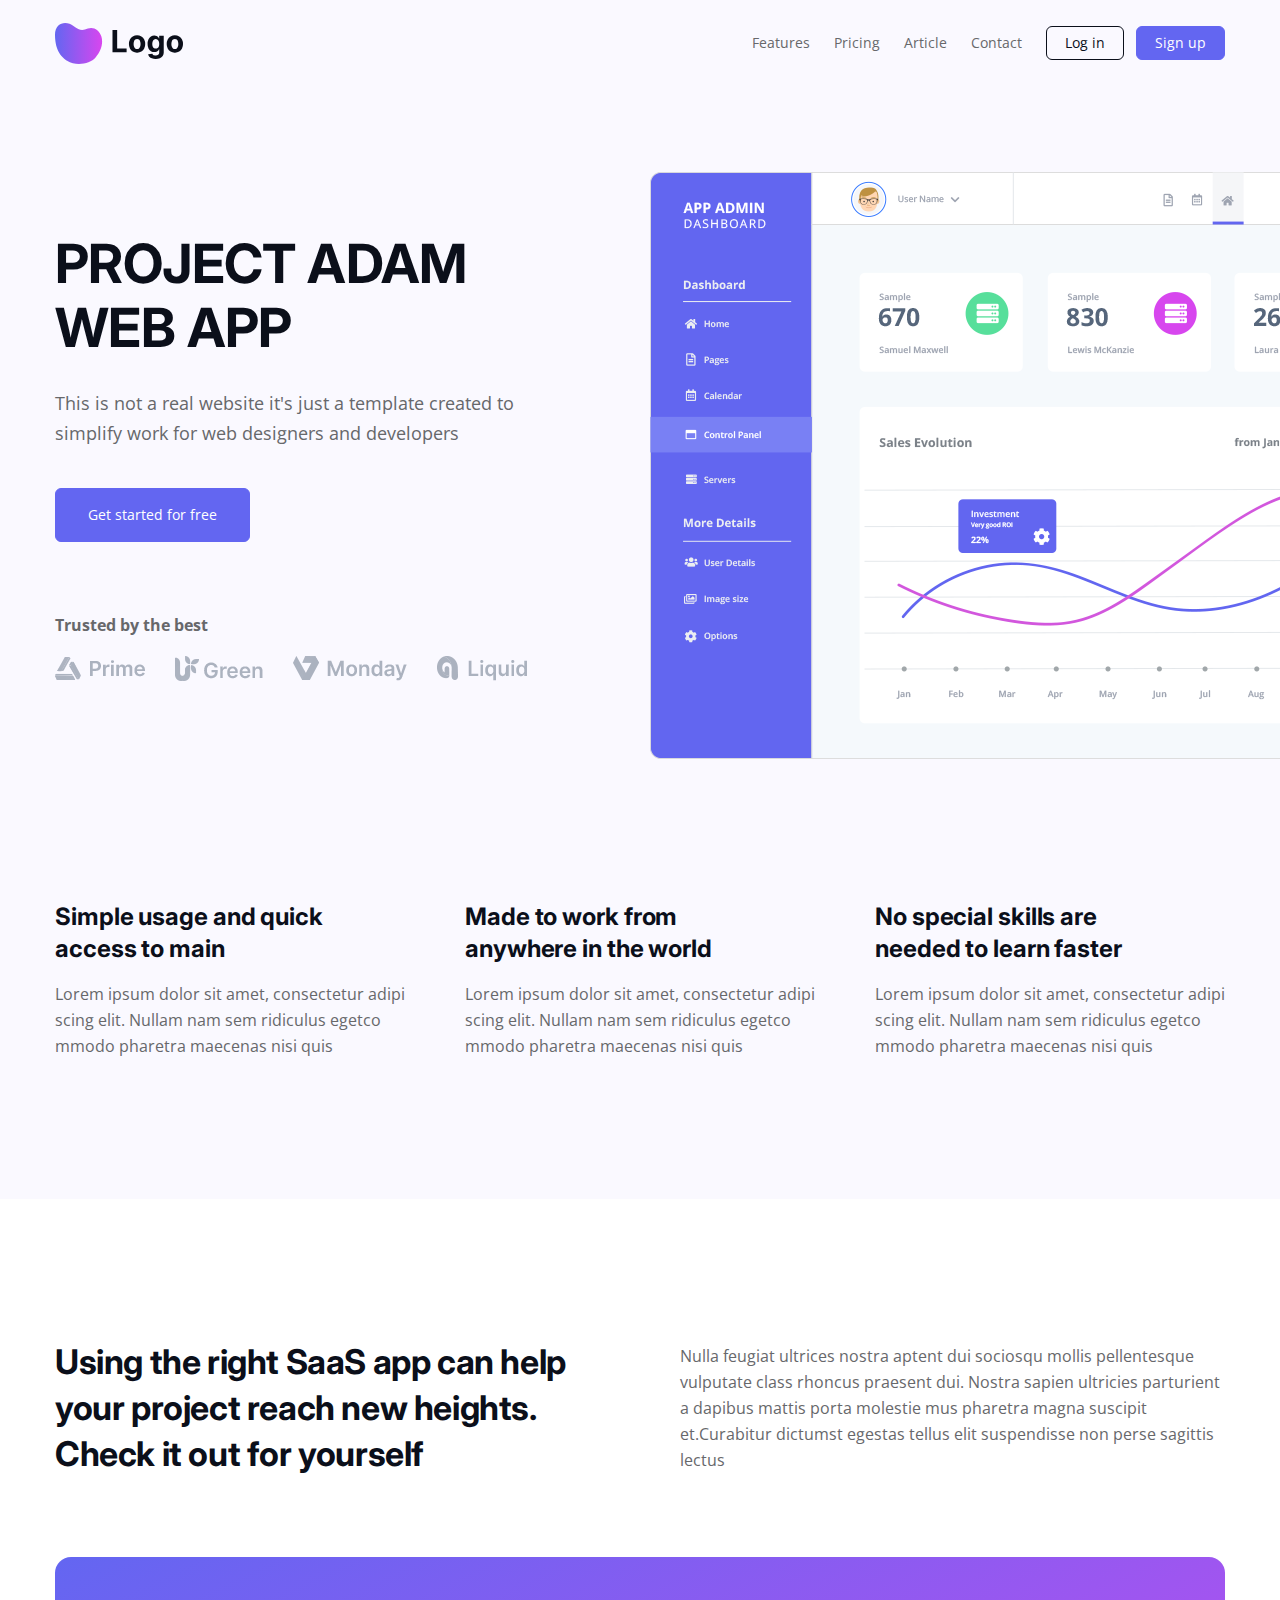
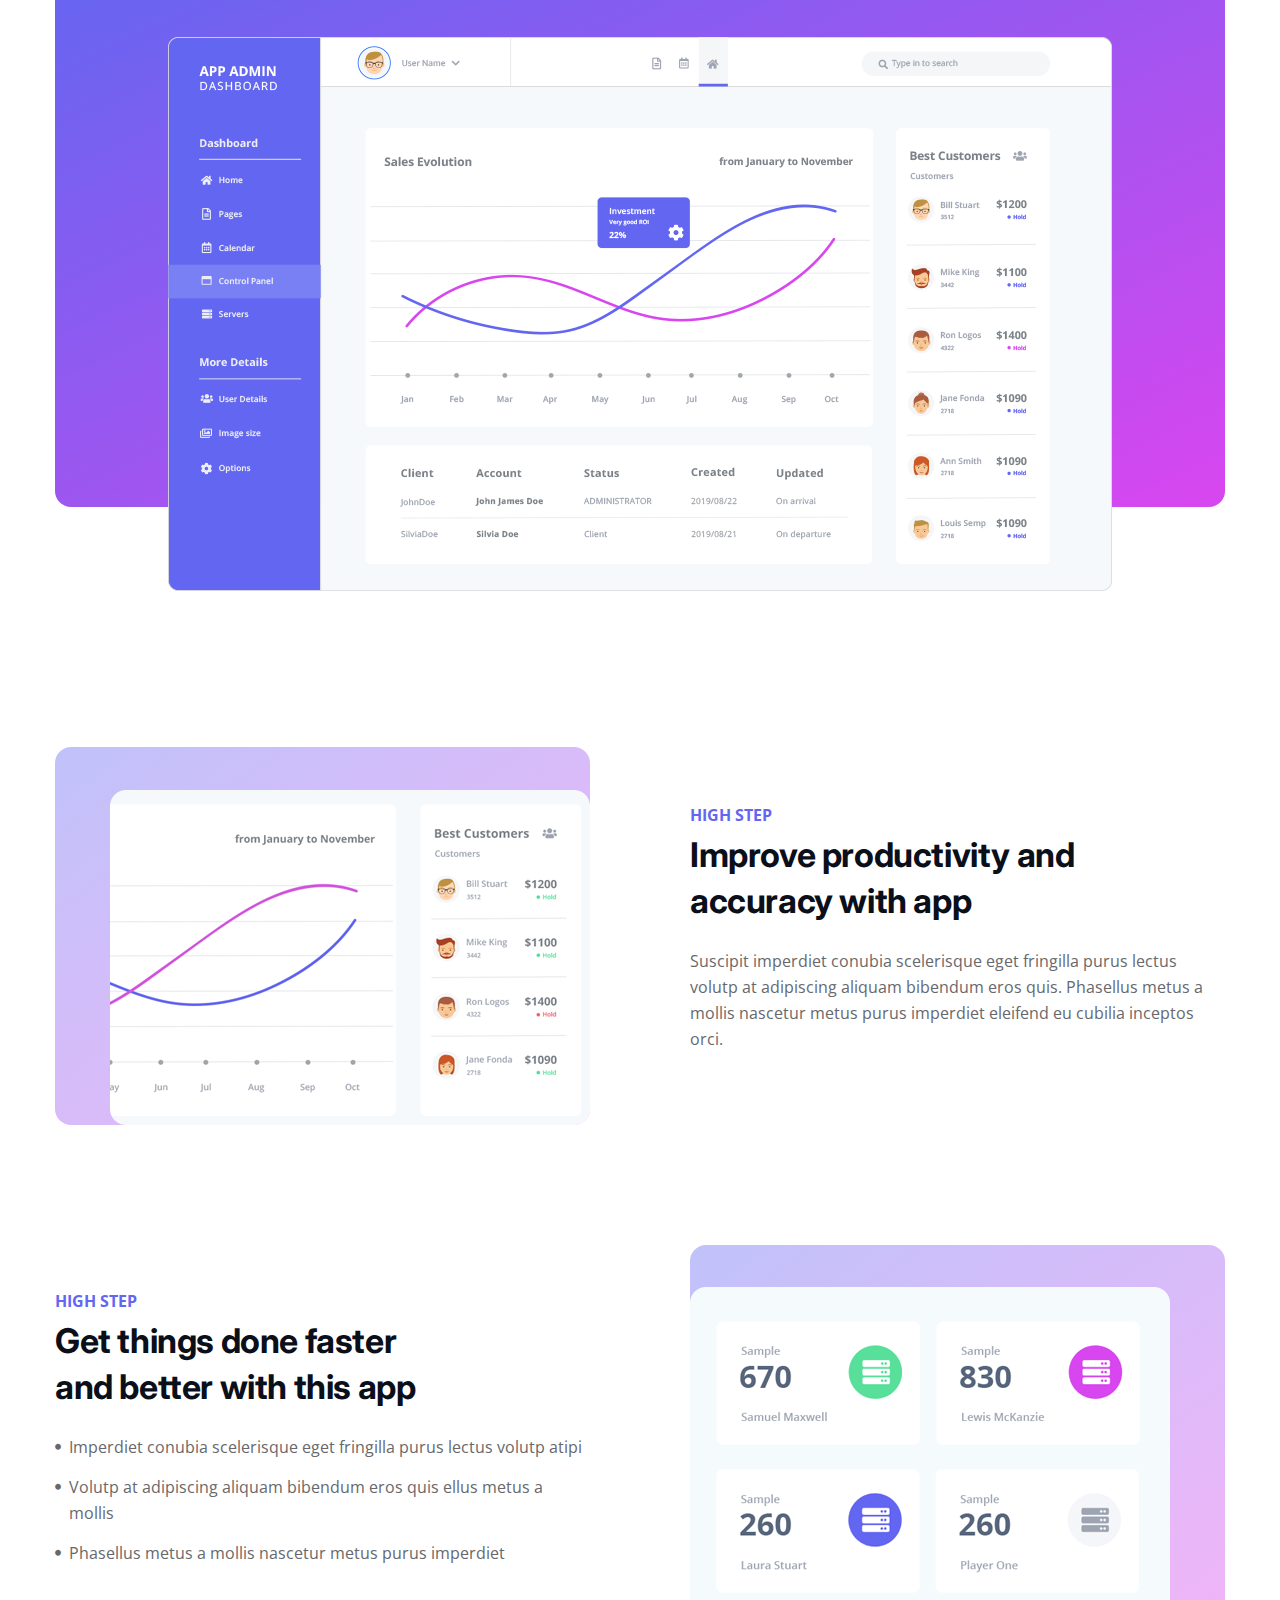
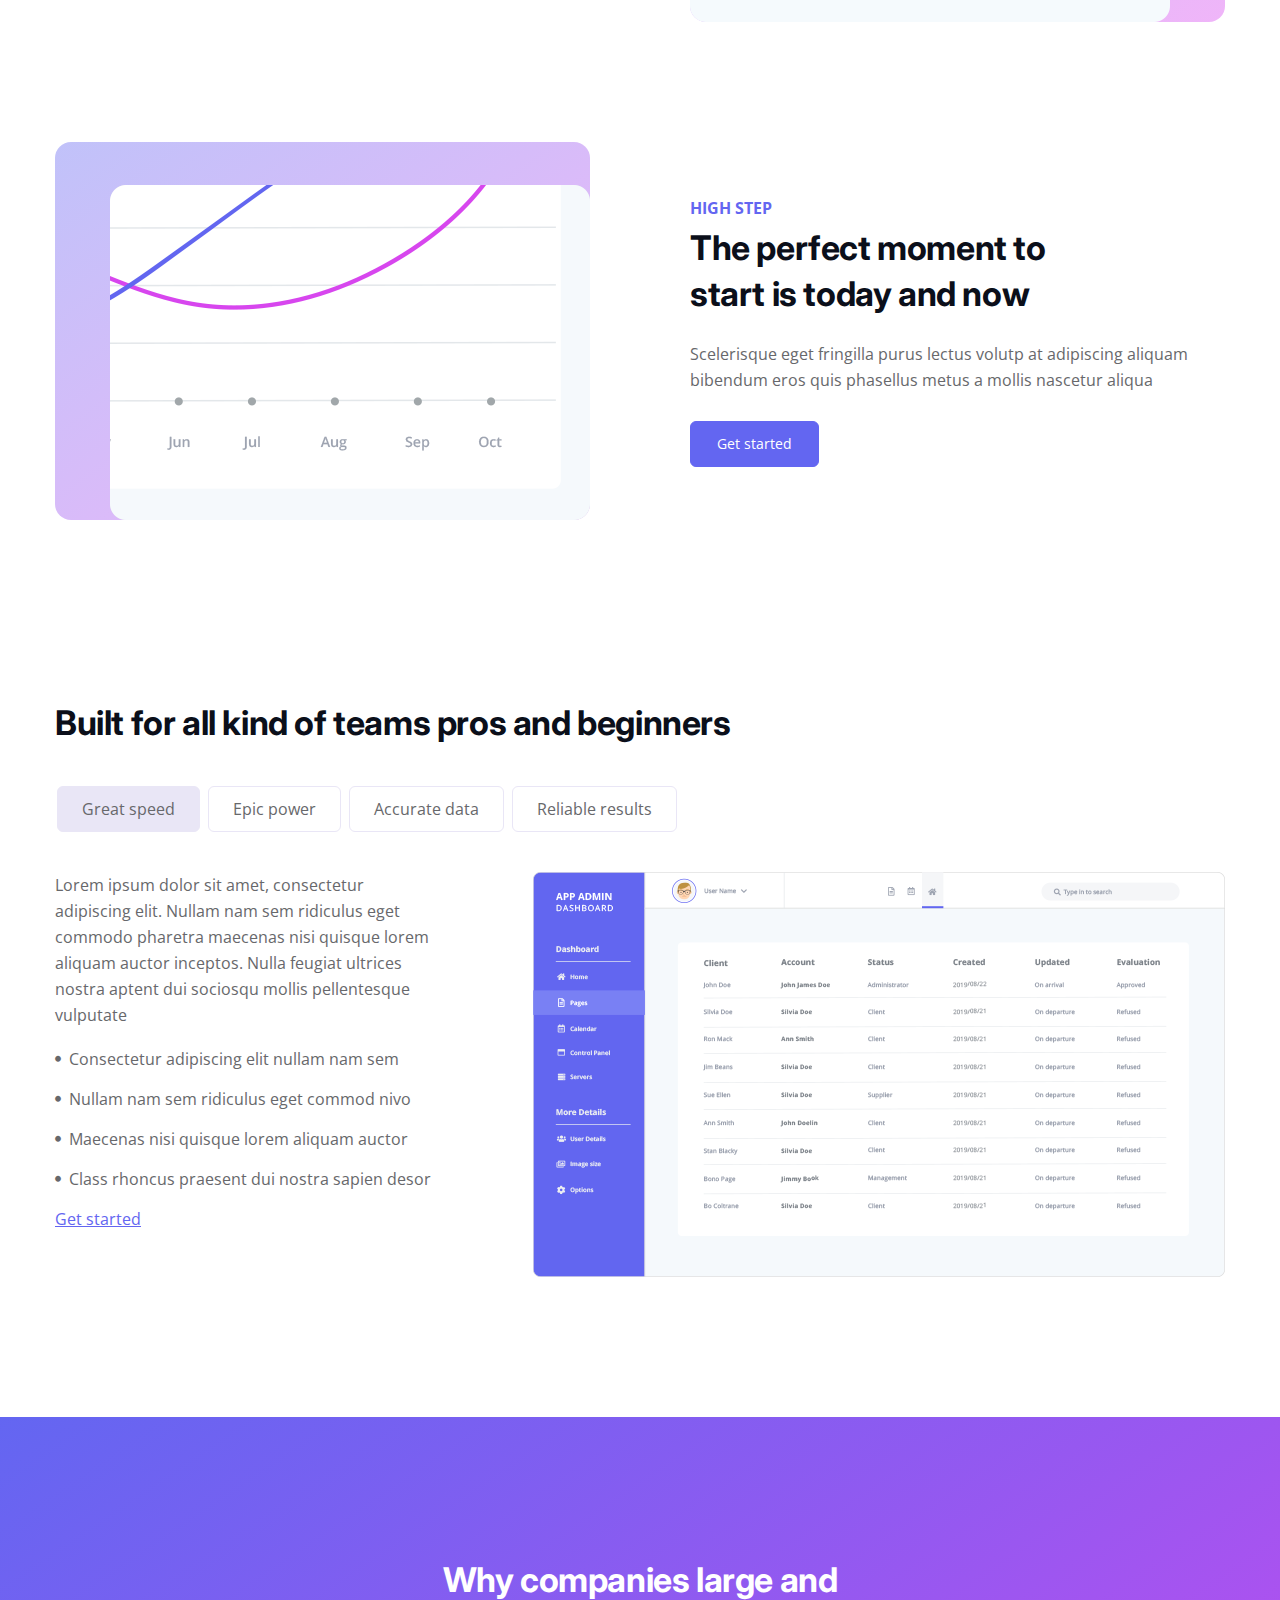
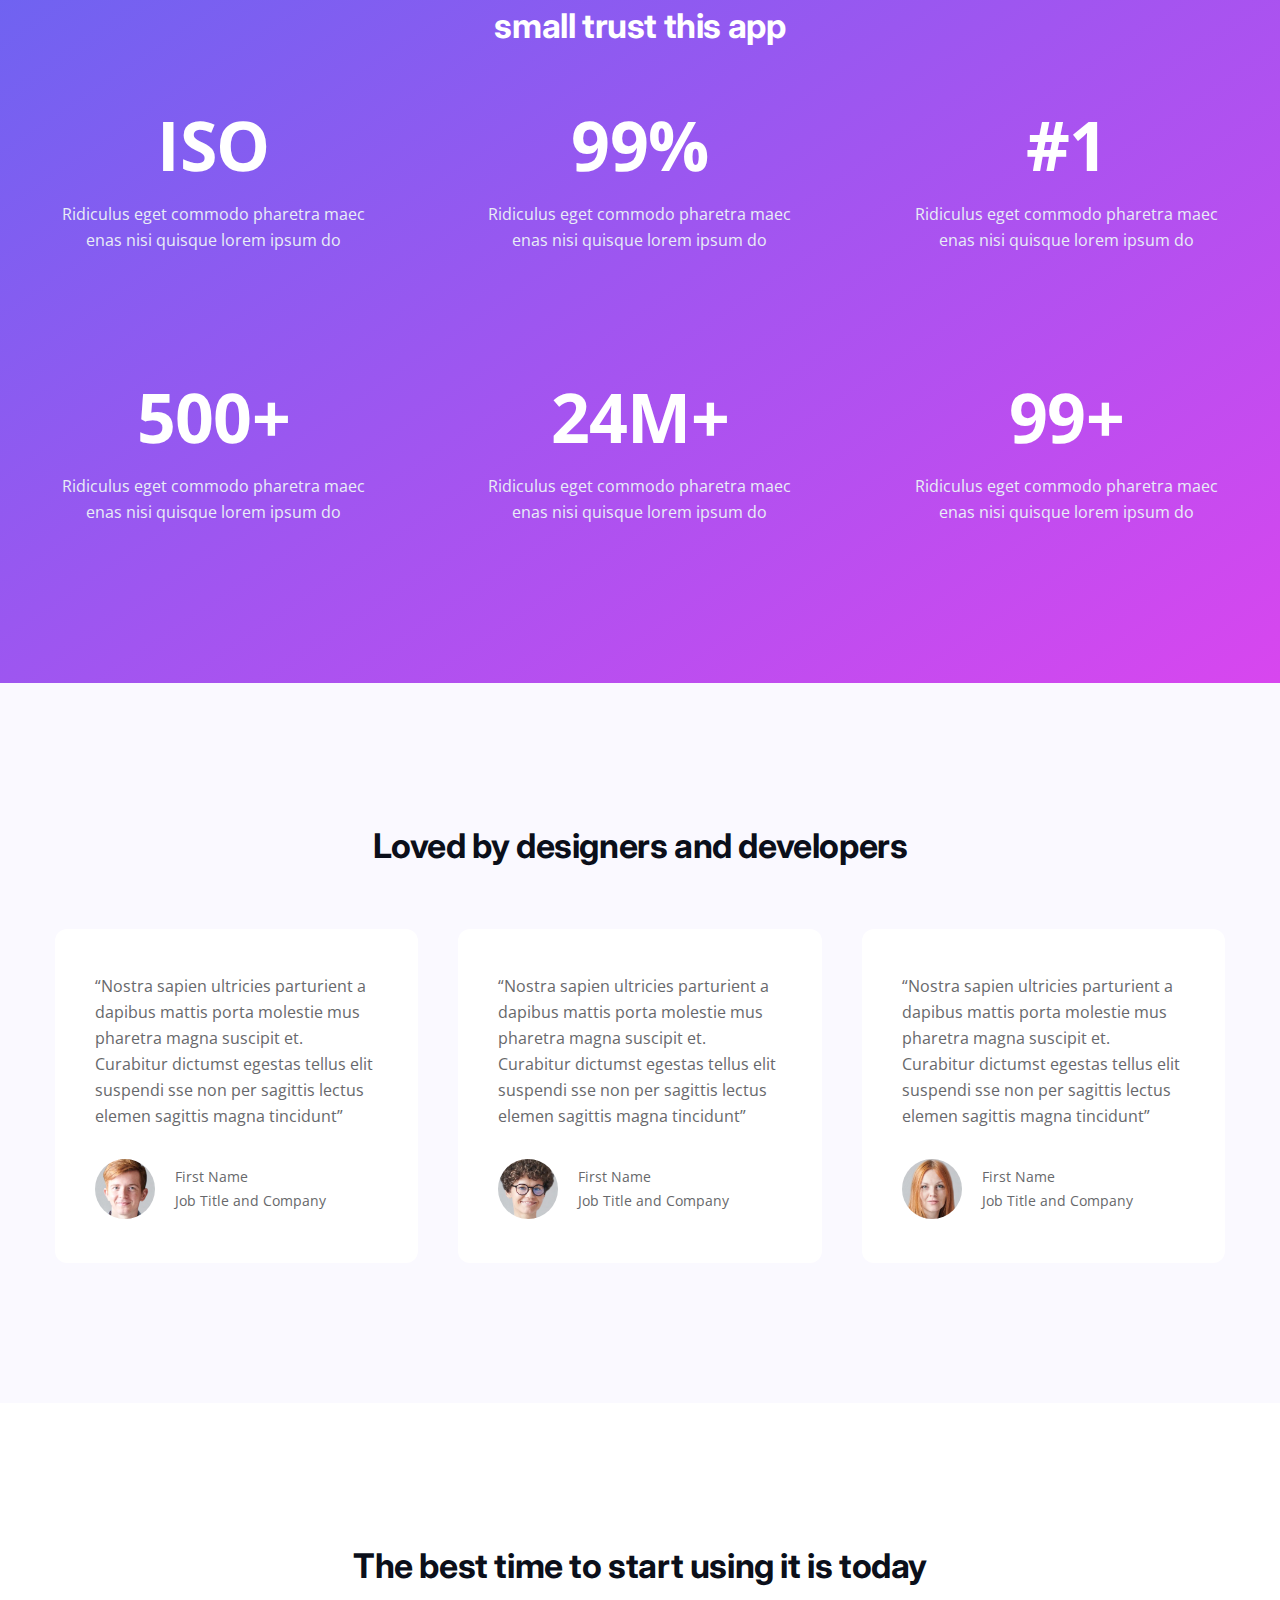
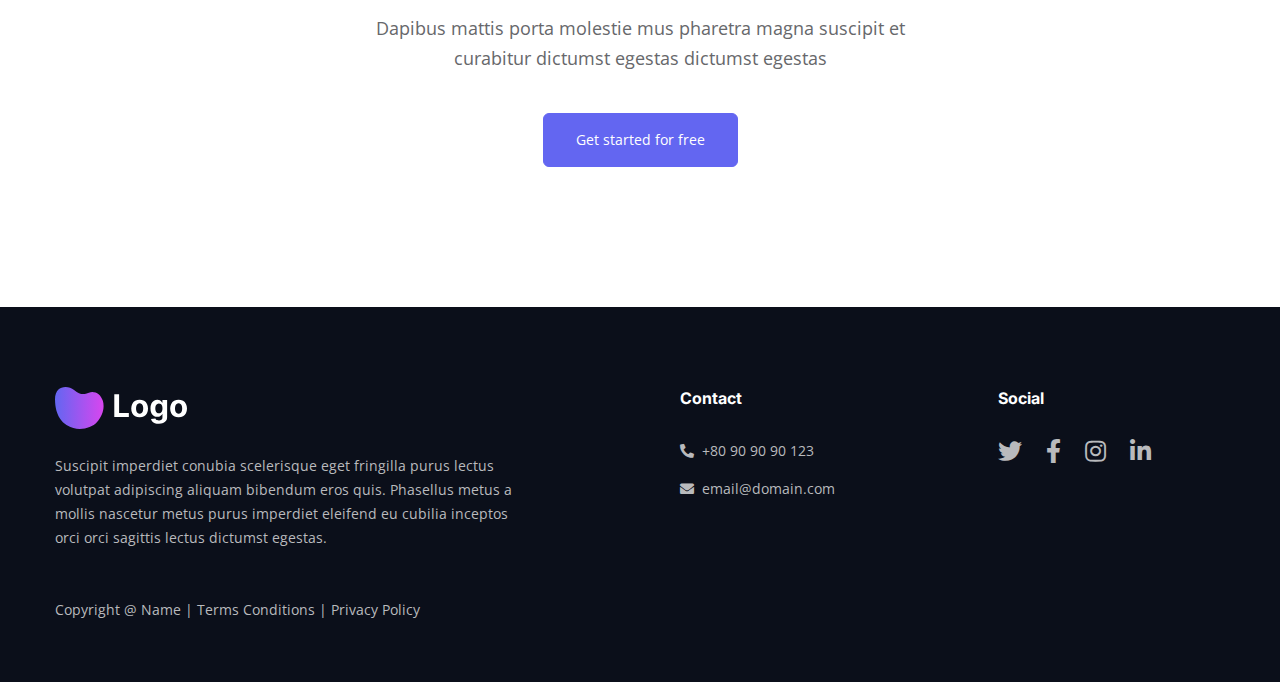
==== commit f34f9f35: "header changes" ====
--- a/Desktop/ADAM/web/index.html
+++ b/Desktop/ADAM/web/index.html
@@ -65,7 +65,7 @@
     <header class="hero bgcolor">
       <div class="container-prim grid">
         <div class="text-container">
-          <h1 class="h1-large">ADAM WEB APP</h1>
+          <h1 class="h1-large"> PROJECT ADAM WEB APP</h1>
           <p class="p-large mb-4">This is not a real website it's just a template created to simplify work for web designers and developers</p>
           <a class="btn btn-lg" href="#services">Get started for free</a>
           <p><strong>Trusted by the best</strong></p>
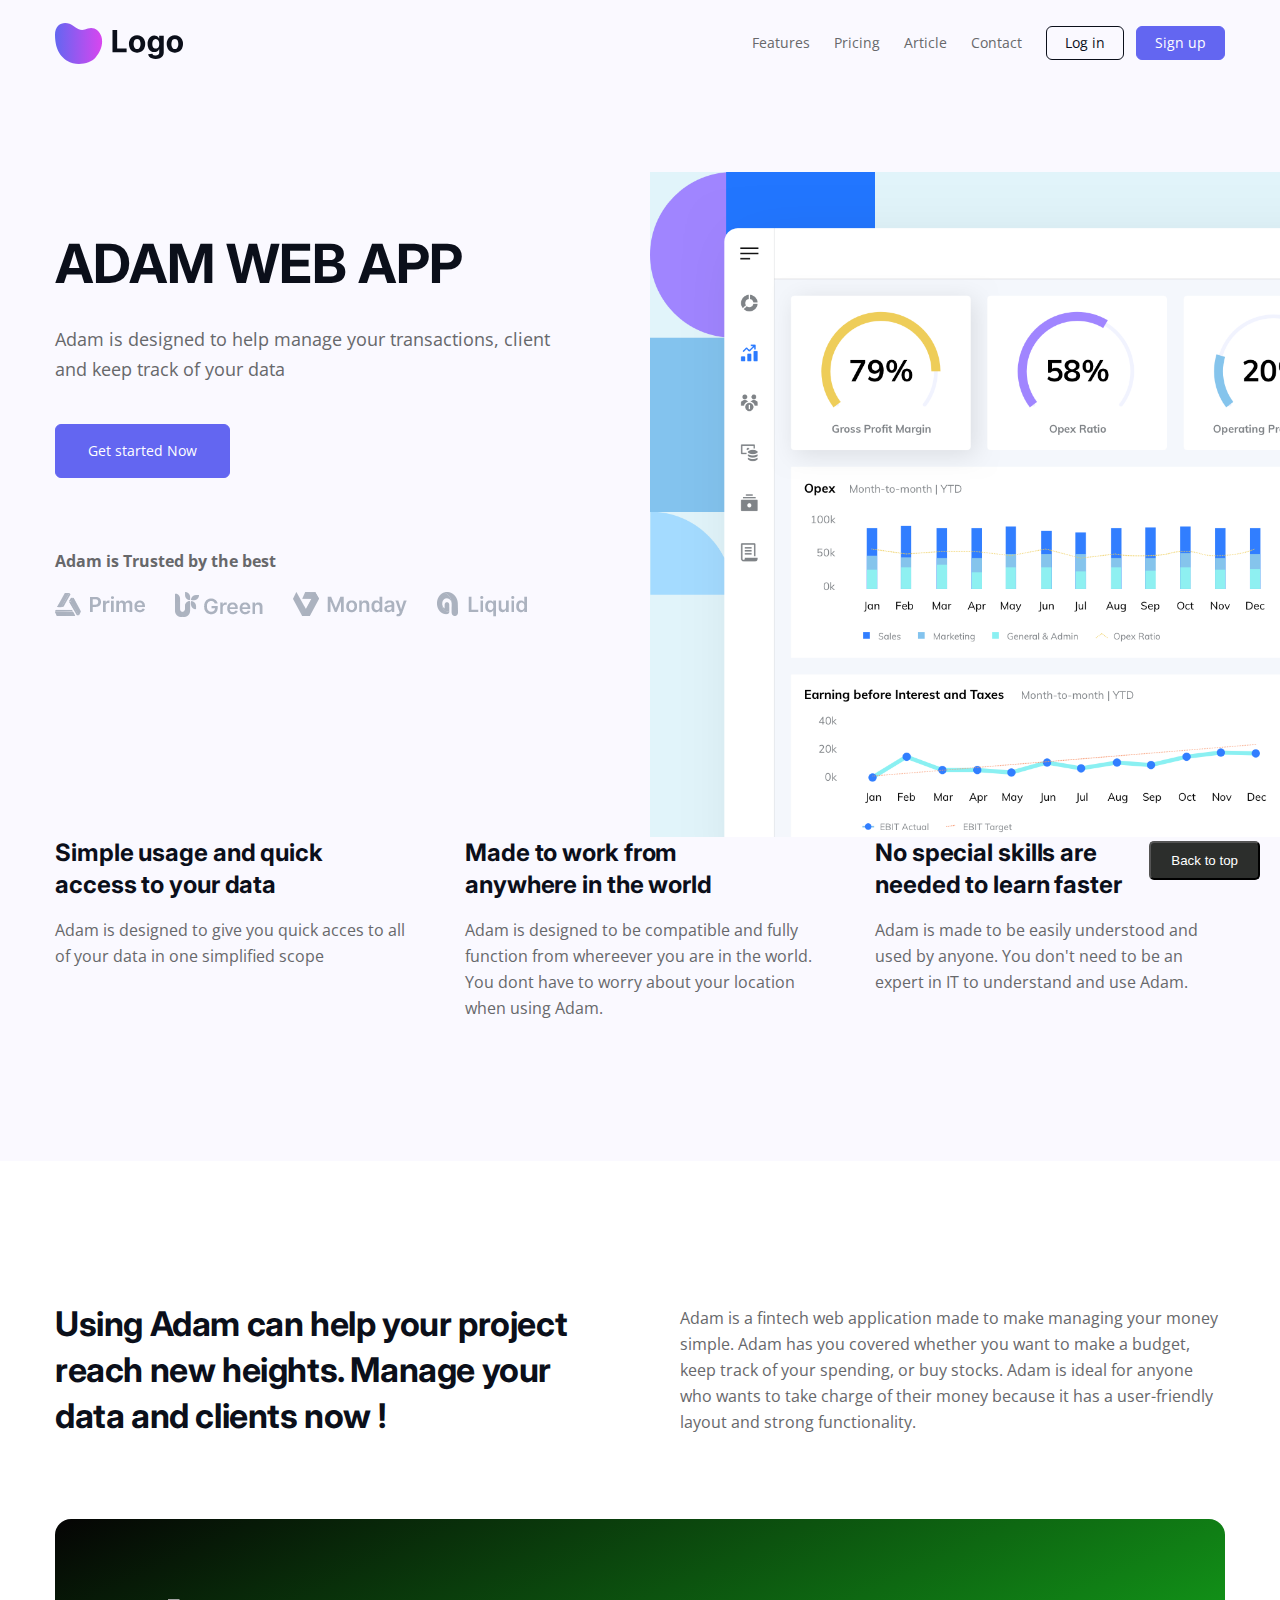
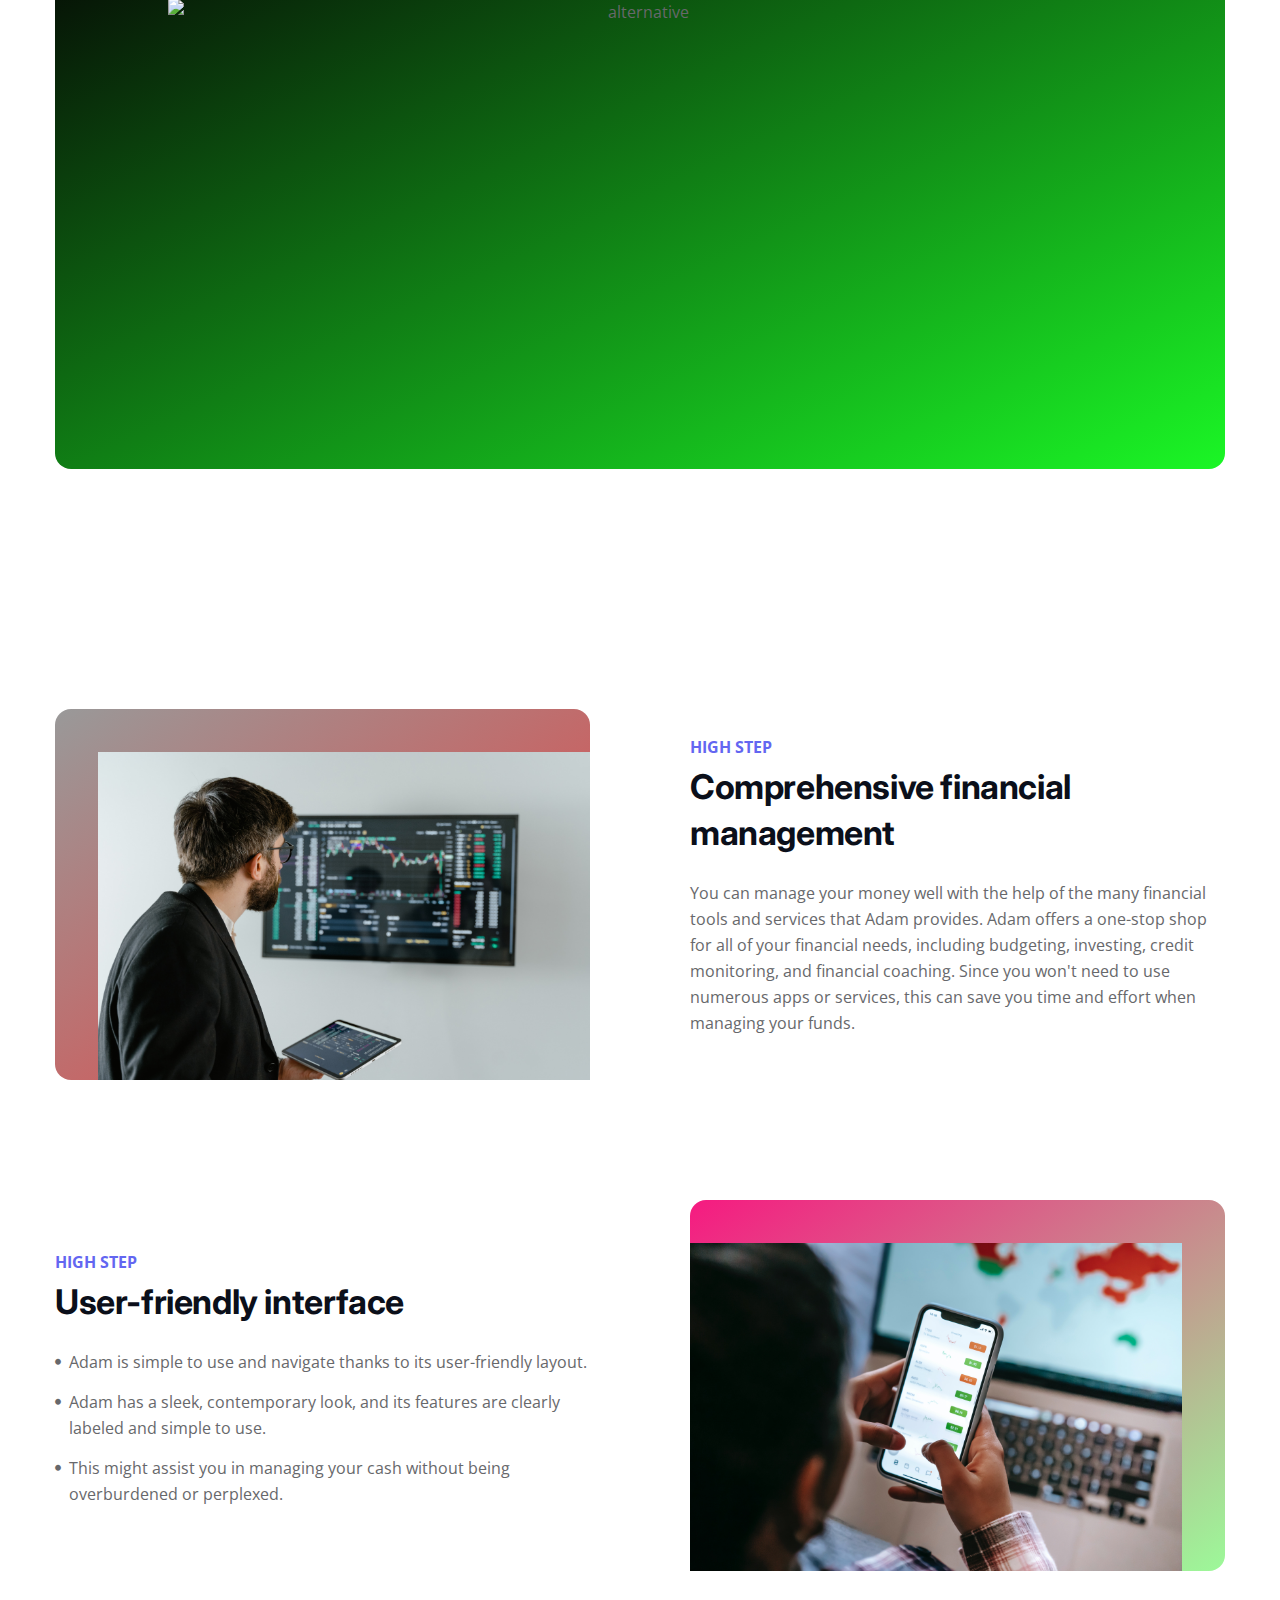
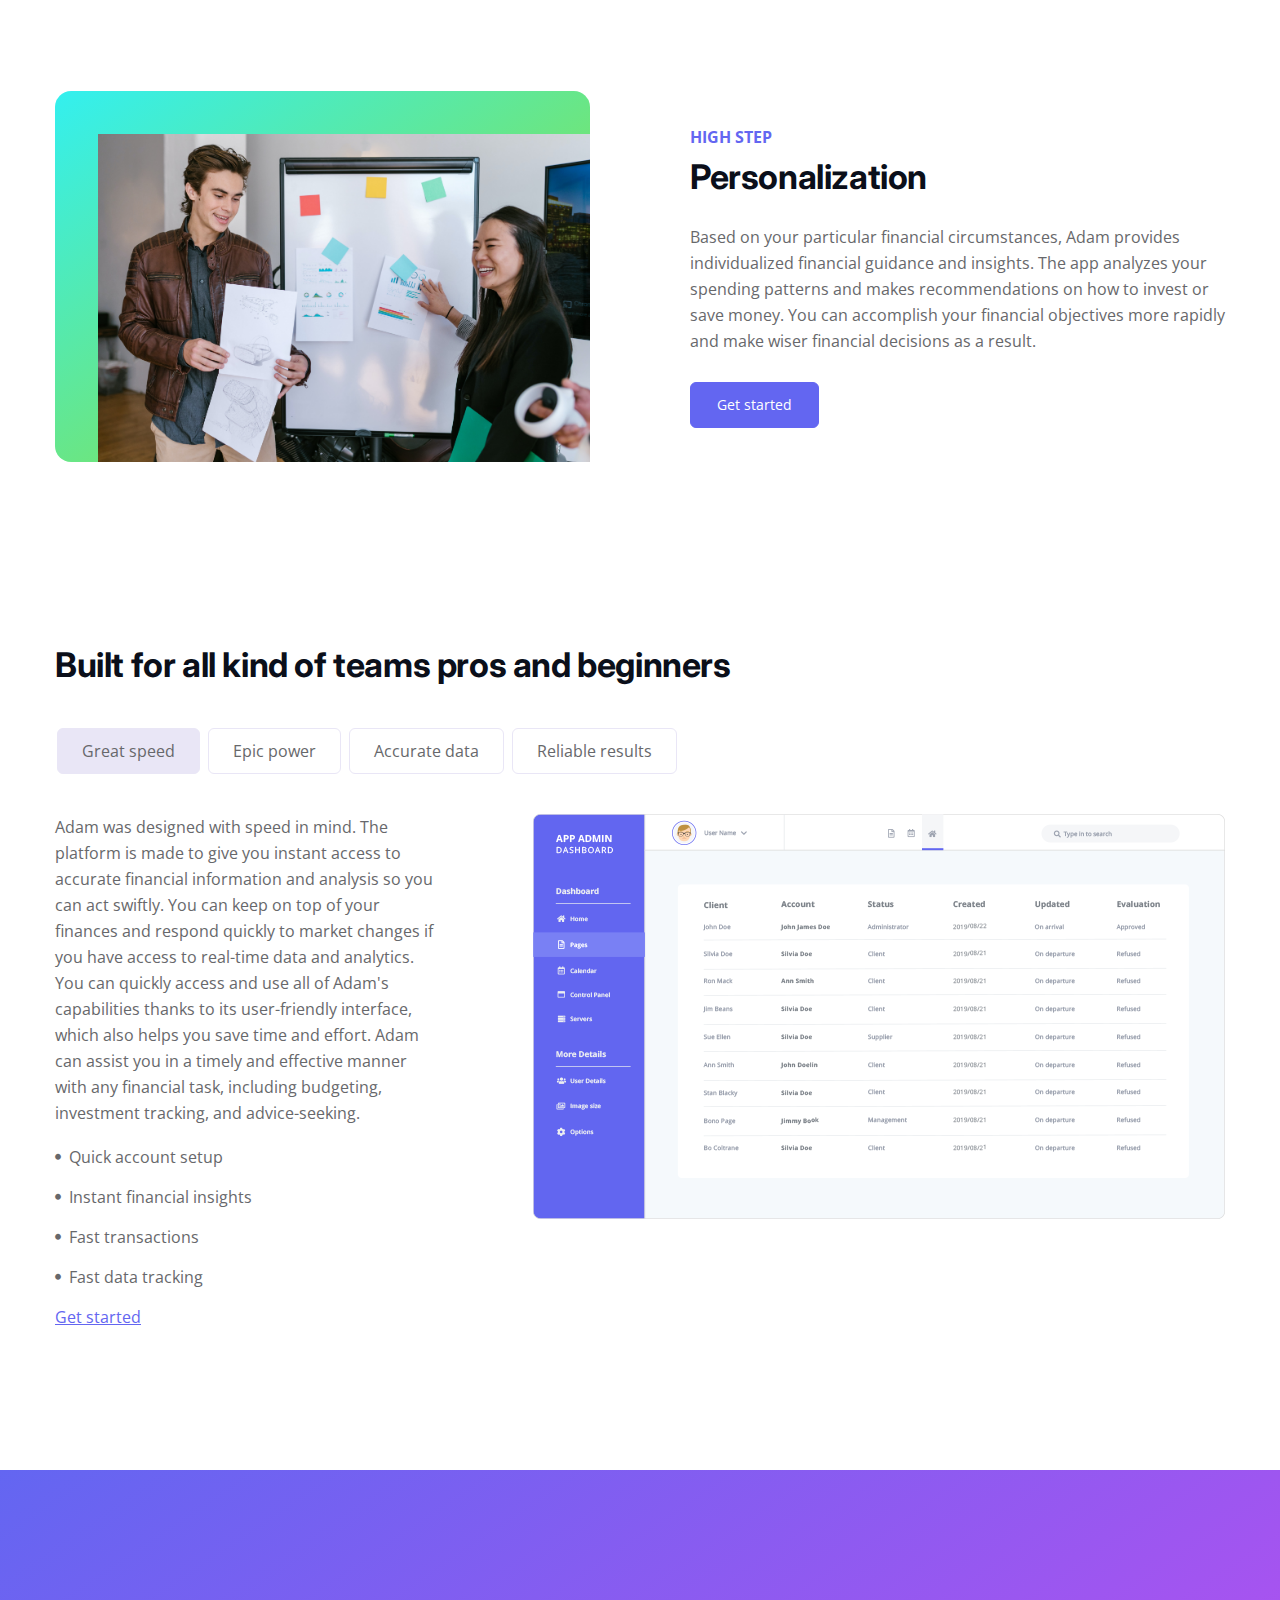
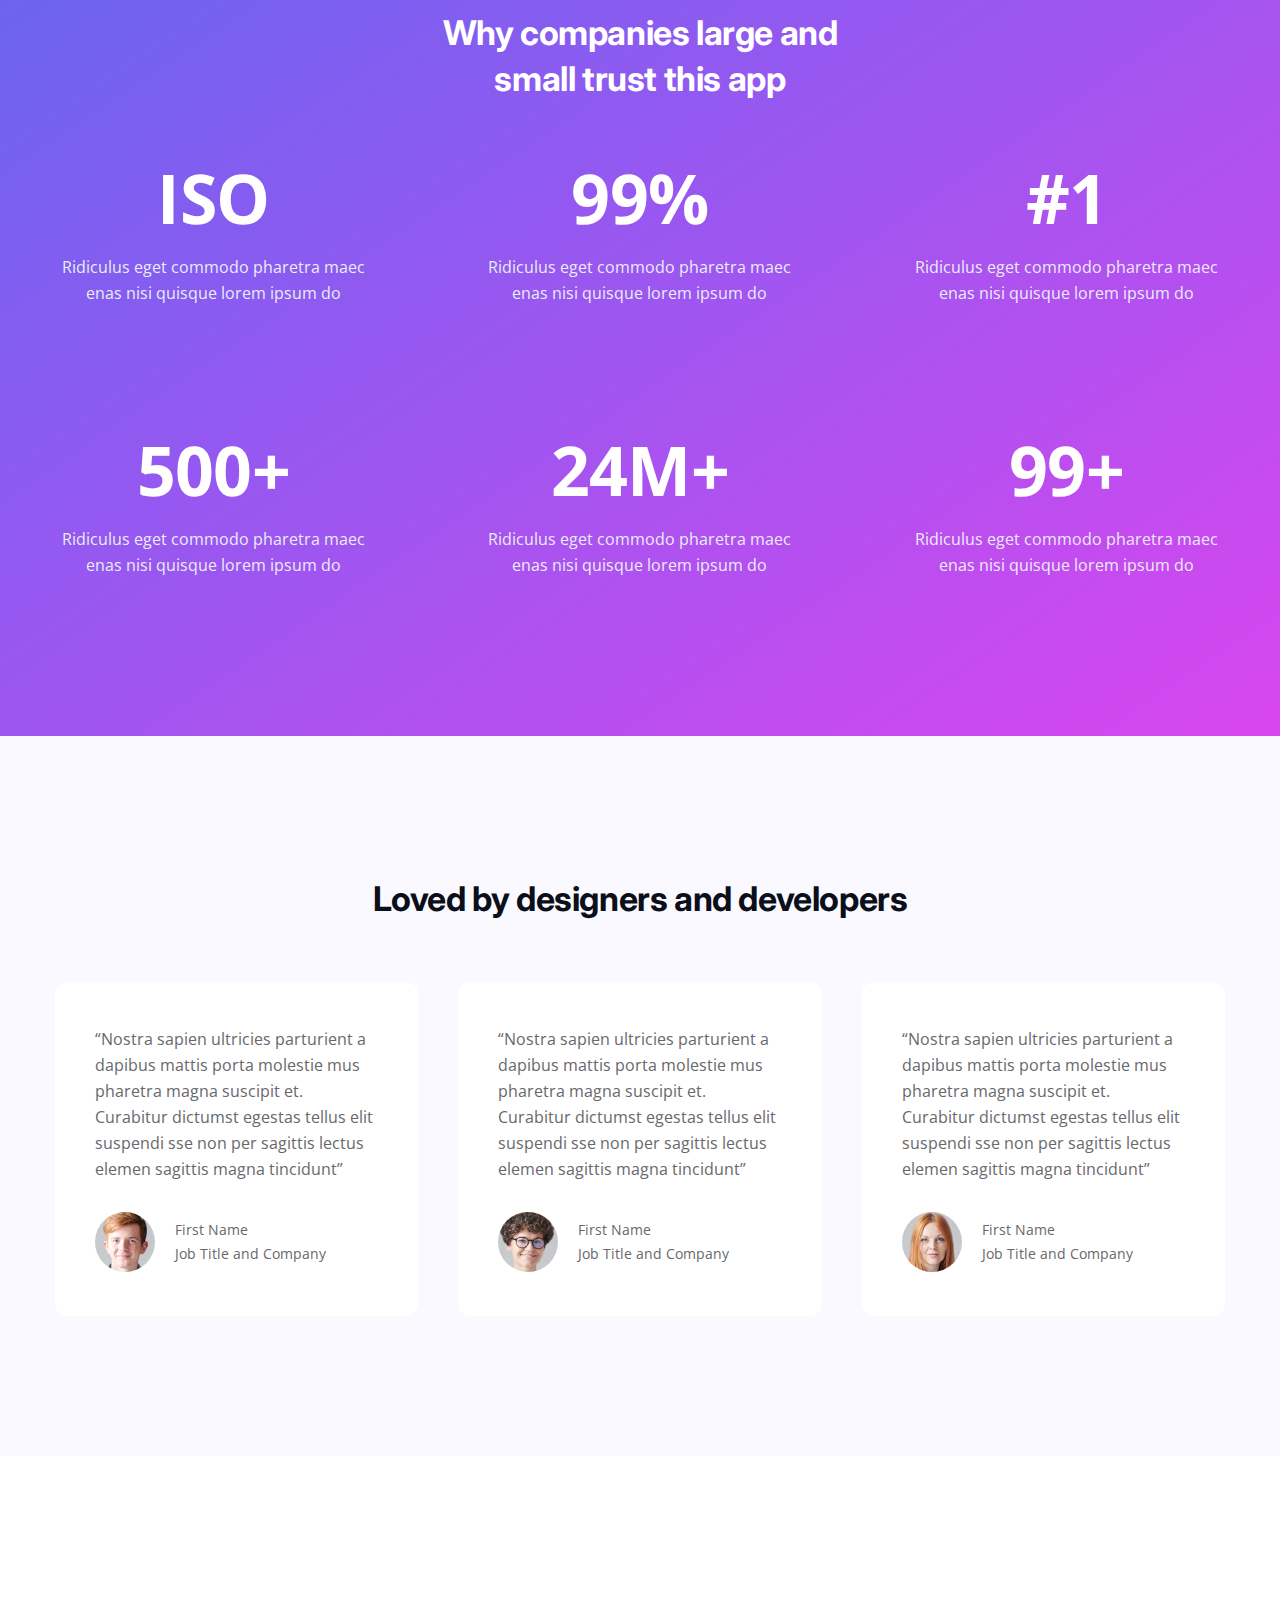
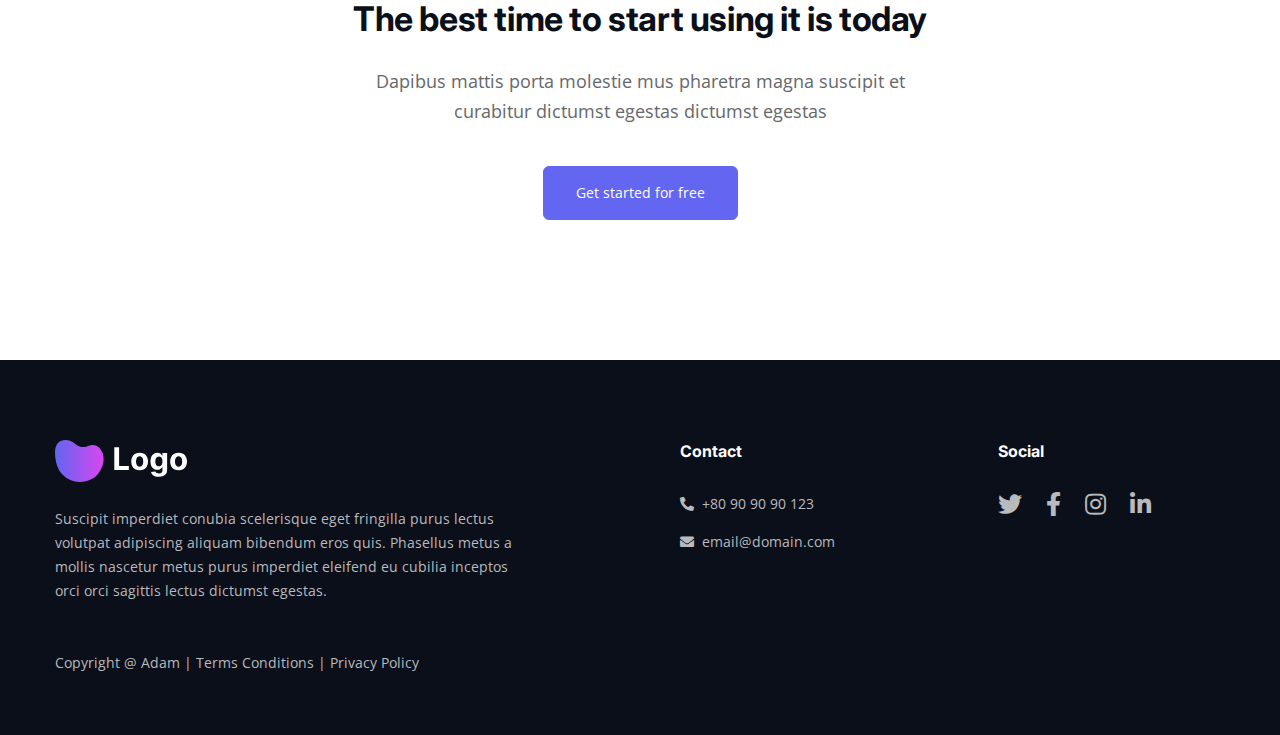
==== commit 33ec1775: "changed the homepage details and css" ====
--- a/Desktop/ADAM/web/index.html
+++ b/Desktop/ADAM/web/index.html
@@ -5,8 +5,8 @@
     <meta name="viewport" content="width=device-width, initial-scale=1, shrink-to-fit=no">
     
     <!-- SEO Meta Tags -->
-    <meta name="description" content="Your description">
-    <meta name="author" content="Your name">
+    <meta name="Adam" content="Online web app">
+    <meta name="Milton Mills" content="Milton Mills">
 
     <!-- OG Meta Tags to improve the way the post looks when you share the page on Facebook, Twitter, LinkedIn -->
     <meta property="og:site_name" content=""> <!-- website name -->
@@ -18,7 +18,7 @@
     <meta name="twitter:card" content="summary_large_image"> <!-- to have large image post format in Twitter -->
 
     <!-- Webpage Title -->
-    <title>Home</title>
+    <title>Adam</title>
     
     <!-- Styles -->
     <link href="https://fonts.googleapis.com/css2?family=Inter:wght@700&family=Open+Sans:wght@400;700&display=swap" rel="stylesheet">
@@ -65,10 +65,10 @@
     <header class="hero bgcolor">
       <div class="container-prim grid">
         <div class="text-container">
-          <h1 class="h1-large"> PROJECT ADAM WEB APP</h1>
-          <p class="p-large mb-4">This is not a real website it's just a template created to simplify work for web designers and developers</p>
-          <a class="btn btn-lg" href="#services">Get started for free</a>
-          <p><strong>Trusted by the best</strong></p>
+          <h1 class="h1-large"> ADAM WEB APP</h1>
+          <p class="p-large mb-4">Adam is designed to help manage your transactions, client and keep track of your data</p>
+          <a class="btn btn-lg" href="#services">Get started Now</a>
+          <p><strong>Adam is Trusted by the best</strong></p>
           <div class="logo-container">
             <img src="images/company-logo-1.png" alt="alternative">
             <img src="images/company-logo-2.png" alt="alternative">
@@ -78,7 +78,7 @@
         </div> <!-- end of text-container -->
 
         <div class="image-container">
-          <img src="images/header-dashboard.png" alt="alternative">
+          <img src="images/adamdashboard.png" alt="alternative">
         </div> <!-- end of image-container -->
       </div> <!-- end of container-prim -->
     </header> <!-- end of hero -->
@@ -89,16 +89,16 @@
     <section class="cards-1 bgcolor pb-14">
       <div class="container-prim grid grid-3">
         <div class="card">
-          <h4>Simple usage and quick access to main</h4>
-          <p class="mb-0">Lorem ipsum dolor sit amet, consectetur adipi scing elit. Nullam nam sem ridiculus egetco mmodo pharetra maecenas nisi quis</p>
+          <h4>Simple usage and quick access to your data</h4>
+          <p class="mb-0">Adam is designed to give you quick acces to all of your data in one simplified scope</p>
         </div> <!-- end of card -->
         <div class="card">
           <h4>Made to work from anywhere in the world</h4>
-          <p class="mb-0">Lorem ipsum dolor sit amet, consectetur adipi scing elit. Nullam nam sem ridiculus egetco mmodo pharetra maecenas nisi quis</p>
+          <p class="mb-0">Adam is designed to be compatible and fully function from whereever you are in the world. You dont have to worry about your location when using Adam.</p>
         </div> <!-- end of card -->
         <div class="card">
           <h4>No special skills are needed to learn faster</h4>
-          <p class="mb-0">Lorem ipsum dolor sit amet, consectetur adipi scing elit. Nullam nam sem ridiculus egetco mmodo pharetra maecenas nisi quis</p>
+          <p class="mb-0">Adam is made to be easily understood and used by anyone. You don't need to be an expert in IT to understand and use Adam.</p>
         </div> <!-- end of card -->
       </div> <!-- end of container-prim -->
     </section> <!-- end of cards-1 -->
@@ -108,8 +108,8 @@
     <!-- Home Text-1 -->
     <section class="text-1 pt-14 pb-6">
       <div class="container-prim grid">
-        <h2 class="mb-0">Using the right SaaS app can help your project reach new heights. Check it out for yourself</h2>
-        <p class="mb-0">Nulla feugiat ultrices nostra aptent dui sociosqu mollis pellentesque vulputate class rhoncus praesent dui. Nostra sapien ultricies parturient a dapibus mattis porta molestie mus pharetra magna suscipit et.Curabitur dictumst egestas tellus elit suspendisse non perse sagittis lectus</p>
+        <h2 class="mb-0">Using Adam can help your project reach new heights. Manage your data and clients now !</h2>
+        <p class="mb-0">Adam is a fintech web application made to make managing your money simple. Adam has you covered whether you want to make a budget, keep track of your spending, or buy stocks. Adam is ideal for anyone who wants to take charge of their money because it has a user-friendly layout and strong functionality.</p>
       </div> <!-- end of container-prim -->
     </section> <!-- end of text-1 -->
     <!-- end of home text-1 -->
@@ -119,7 +119,7 @@
     <section class="image-1 pt-2 pb-12">
       <div class="container-prim">
         <div class="image-container">
-          <img src="images/description-dashboard.png" alt="alternative">
+          <img src="images/adamdescription.jpg" alt="alternative">
         </div> <!-- end of image-container -->
       </div> <!-- end of container-prim -->
     </section> <!-- end of image-1 -->
@@ -130,12 +130,13 @@
     <section class="timage-1 pt-12 pb-6">
       <div class="container-prim grid">
         <div class="image-container">
-          <img src="images/details-1.png" alt="alternative">
+          <img src="images/adamdet.jpg" alt="alternative">
         </div> <!-- end of image-container -->
         <div class="text-container">
           <div class="section-title">HIGH STEP</div>
-          <h2>Improve productivity and accuracy with app</h2>
-          <p>Suscipit imperdiet conubia scelerisque eget fringilla purus lectus volutp at adipiscing aliquam bibendum eros quis. Phasellus metus a mollis nascetur metus purus imperdiet eleifend eu cubilia inceptos orci.</p>
+          <h2>Comprehensive financial management</h2>
+          <p>You can manage your money well with the help of the many financial tools and services that Adam provides. Adam offers a one-stop shop for all of your financial needs, including budgeting, investing, credit monitoring, and financial coaching. Since you won't need to use numerous apps or services, this can save you time and effort when managing your funds.
+          </p>
         </div> <!-- end of text-container -->
       </div> <!-- end of container-prim -->
     </section> <!-- end of timage-1 -->
@@ -147,24 +148,25 @@
       <div class="container-prim grid">
         <div class="text-container">
           <div class="section-title">HIGH STEP</div>
-          <h2>Get things done faster and better with this app</h2>
+          <h2>User-friendly interface</h2>
           <ul class="list-bullets li-space">
             <li>
               <i class="fas fa-circle"></i>
-              <div>Imperdiet conubia scelerisque eget fringilla purus lectus volutp atipi</div>
+              <div>Adam is simple to use and navigate thanks to its user-friendly layout.  
+              </div>
             </li>
             <li>
               <i class="fas fa-circle"></i>
-              <div>Volutp at adipiscing aliquam bibendum eros quis ellus metus a mollis</div>
+              <div>Adam has a sleek, contemporary look, and its features are clearly labeled and simple to use.</div>
             </li>
             <li>
               <i class="fas fa-circle"></i>
-              <div>Phasellus metus a mollis nascetur metus purus imperdiet</div>
+              <div>This might assist you in managing your cash without being overburdened or perplexed.</div>
             </li>
           </ul>
         </div> <!-- end of text-container -->
         <div class="image-container">
-          <img src="images/details-2.png" alt="alternative">
+          <img src="images/adamuserfriendly.jpg" alt="alternative">
         </div> <!-- end of image-container -->
       </div> <!-- end of container-prim -->
     </section> <!-- end of timage-1 -->
@@ -175,12 +177,13 @@
     <section class="timage-3 pt-6 pb-6">
       <div class="container-prim grid">
         <div class="image-container">
-          <img src="images/details-3.png" alt="alternative">
+          <img src="images/adampersonal.jpg" alt="alternative">
         </div> <!-- end of image-container -->
         <div class="text-container">
           <div class="section-title">HIGH STEP</div>
-          <h2>The perfect moment to start is today and now</h2>
-          <p>Scelerisque eget fringilla purus lectus volutp at adipiscing aliquam bibendum eros quis phasellus metus a mollis nascetur aliqua</p>
+          <h2>Personalization</h2>
+          <p>Based on your particular financial circumstances, Adam provides individualized financial guidance and insights. The app analyzes your spending patterns and makes recommendations on how to invest or save money. You can accomplish your financial objectives more rapidly and make wiser financial decisions as a result.
+          </p>
           <a class="btn" href="#">Get started</a>
         </div> <!-- end of text-container -->
       </div> <!-- end of container-prim -->
@@ -209,23 +212,24 @@
             <div class="panel" id="panel-one">
               <div class="grid">
                 <div class="text-container">
-                  <p>Lorem ipsum dolor sit amet, consectetur adipiscing elit. Nullam nam sem ridiculus eget commodo pharetra maecenas nisi quisque lorem aliquam auctor inceptos. Nulla feugiat ultrices nostra aptent dui sociosqu mollis pellentesque vulputate</p>
+                  <p>Adam was designed with speed in mind. The platform is made to give you instant access to accurate financial information and analysis so you can act swiftly. You can keep on top of your finances and respond quickly to market changes if you have access to real-time data and analytics. You can quickly access and use all of Adam's capabilities thanks to its user-friendly interface, which also helps you save time and effort. Adam can assist you in a timely and effective manner with any financial task, including budgeting, investment tracking, and advice-seeking.
+                  </p>
                   <ul class="list-bullets li-space">
                     <li>
                       <i class="fas fa-circle"></i>
-                      <div>Consectetur adipiscing elit nullam nam sem</div>
-                    </li>
-                    <li>
-                      <i class="fas fa-circle"></i>
-                      <div>Nullam nam sem ridiculus eget commod nivo</div>
-                    </li>
-                    <li>
-                      <i class="fas fa-circle"></i>
-                      <div>Maecenas nisi quisque lorem aliquam auctor</div>
-                    </li>
-                    <li>
-                      <i class="fas fa-circle"></i>
-                      <div>Class rhoncus praesent dui nostra sapien desor</div>
+                      <div>Quick account setup</div>
+                    </li>
+                    <li>
+                      <i class="fas fa-circle"></i>
+                      <div>Instant financial insights</div>
+                    </li>
+                    <li>
+                      <i class="fas fa-circle"></i>
+                      <div>Fast transactions</div>
+                    </li>
+                    <li>
+                      <i class="fas fa-circle"></i>
+                      <div>Fast data tracking</div>
                     </li>
                   </ul>
                   <a class="colorprim" href="#">Get started</a>
@@ -239,23 +243,25 @@
             <div class="panel" id="panel-two">
               <div class="grid">
                 <div class="text-container">
-                  <p>Lorem ipsum dolor sit amet, consectetur adipiscing elit. Nullam nam sem ridiculus eget commodo pharetra maecenas nisi quisque lorem aliquam auctor inceptos. Nulla feugiat ultrices nostra aptent dui sociosqu mollis pellentesque vulputate</p>
+                  <p> Adam provides a robust set of financial management tools that can help you take control of your finances. With features like budgeting, investing, and savings plans, you can create a comprehensive financial strategy that suits your unique needs and goals.
+                    Adam utilizes powerful data analytics and machine learning algorithms to provide you with personalized insights and recommendations. This enables you to make informed decisions based on data-driven insights, giving you an edge in the financial marketplace.
+                  </p>
                   <ul class="list-bullets li-space">
                     <li>
                       <i class="fas fa-circle"></i>
-                      <div>Consectetur adipiscing elit nullam nam sem</div>
-                    </li>
-                    <li>
-                      <i class="fas fa-circle"></i>
-                      <div>Nullam nam sem ridiculus eget commod nivo</div>
-                    </li>
-                    <li>
-                      <i class="fas fa-circle"></i>
-                      <div>Maecenas nisi quisque lorem aliquam auctor</div>
-                    </li>
-                    <li>
-                      <i class="fas fa-circle"></i>
-                      <div>Class rhoncus praesent dui nostra sapien desor</div>
+                      <div>Robust financial management</div>
+                    </li>
+                    <li>
+                      <i class="fas fa-circle"></i>
+                      <div>Data-driven insights</div>
+                    </li>
+                    <li>
+                      <i class="fas fa-circle"></i>
+                      <div>Seamless integration</div>
+                    </li>
+                    <li>
+                      <i class="fas fa-circle"></i>
+                      <div>Customizable automation</div>
                     </li>
                   </ul>
                   <a class="colorprim" href="#">Get started</a>
@@ -269,23 +275,24 @@
             <div class="panel" id="panel-three">
               <div class="grid">
                 <div class="text-container">
-                  <p>Lorem ipsum dolor sit amet, consectetur adipiscing elit. Nullam nam sem ridiculus eget commodo pharetra maecenas nisi quisque lorem aliquam auctor inceptos. Nulla feugiat ultrices nostra aptent dui sociosqu mollis pellentesque vulputate</p>
+                  <p>Adam makes sure that the data you receive is correct and trustworthy by using cutting-edge data validation procedures. This entails verifying transactions and confirming the accuracy and completeness of all data. Adam offers real-time data tracking and reporting, enabling you to keep a close eye on your accounts. Real-time tracking of your savings, investments, and spending gives you a comprehensive view of your financial situation at any given time.
+                  </p>
                   <ul class="list-bullets li-space">
                     <li>
                       <i class="fas fa-circle"></i>
-                      <div>Consectetur adipiscing elit nullam nam sem</div>
-                    </li>
-                    <li>
-                      <i class="fas fa-circle"></i>
-                      <div>Nullam nam sem ridiculus eget commod nivo</div>
-                    </li>
-                    <li>
-                      <i class="fas fa-circle"></i>
-                      <div>Maecenas nisi quisque lorem aliquam auctor</div>
-                    </li>
-                    <li>
-                      <i class="fas fa-circle"></i>
-                      <div>Class rhoncus praesent dui nostra sapien desor</div>
+                      <div>Real-time data tracking</div>
+                    </li>
+                    <li>
+                      <i class="fas fa-circle"></i>
+                      <div>Data validation</div>
+                    </li>
+                    <li>
+                      <i class="fas fa-circle"></i>
+                      <div>Machine learning algorithms</div>
+                    </li>
+                    <li>
+                      <i class="fas fa-circle"></i>
+                      <div>Data security</div>
                     </li>
                   </ul>
                   <a class="colorprim" href="#">Get started</a>
@@ -299,23 +306,24 @@
             <div class="panel" id="panel-four">
               <div class="grid">
                 <div class="text-container">
-                  <p>Lorem ipsum dolor sit amet, consectetur adipiscing elit. Nullam nam sem ridiculus eget commodo pharetra maecenas nisi quisque lorem aliquam auctor inceptos. Nulla feugiat ultrices nostra aptent dui sociosqu mollis pellentesque vulputate</p>
+                  <p>Adam provides precise financial forecasting using cutting-edge data analytics and machine learning techniques. This enables you to make decisions that are well-informed and are based on accurate forecasts and estimates of your financial future. Adam provides knowledgeable suggestions for investments that are supported by solid research and analysis. You can eventually get better results and make wiser financial judgments as a result of this.
+                  </p>
                   <ul class="list-bullets li-space">
                     <li>
                       <i class="fas fa-circle"></i>
-                      <div>Consectetur adipiscing elit nullam nam sem</div>
-                    </li>
-                    <li>
-                      <i class="fas fa-circle"></i>
-                      <div>Nullam nam sem ridiculus eget commod nivo</div>
-                    </li>
-                    <li>
-                      <i class="fas fa-circle"></i>
-                      <div>Maecenas nisi quisque lorem aliquam auctor</div>
-                    </li>
-                    <li>
-                      <i class="fas fa-circle"></i>
-                      <div>Class rhoncus praesent dui nostra sapien desor</div>
+                      <div>Accurate financial forecasting</div>
+                    </li>
+                    <li>
+                      <i class="fas fa-circle"></i>
+                      <div>Expert investment advice</div>
+                    </li>
+                    <li>
+                      <i class="fas fa-circle"></i>
+                      <div>Reliable account management</div>
+                    </li>
+                    <li>
+                      <i class="fas fa-circle"></i>
+                      <div>Trusted partnerships</div>
                     </li>
                   </ul>
                   <a class="colorprim" href="#">Get started</a>
@@ -440,7 +448,7 @@
         </div> <!-- end of social -->
       </div> <!-- end of container-prim -->
       <div class="container-prim">
-        <p class="p-small mb-0">Copyright @ Name | <a class="noline" href="terms.html">Terms Conditions</a> | <a class="noline" href="privacy.html">Privacy Policy</a></p>
+        <p class="p-small mb-0">Copyright @ Adam | <a class="noline" href="terms.html">Terms Conditions</a> | <a class="noline" href="privacy.html">Privacy Policy</a></p>
       </div> <!-- end of container-prim -->
     </footer> <!-- end of footer -->
     <!-- end of footer -->
--- a/Desktop/ADAM/web/css/styles.css
+++ b/Desktop/ADAM/web/css/styles.css
@@ -535,12 +535,12 @@
 /************************/
 .image-1 .image-container {
 	border-radius: 16px;
-	background: linear-gradient(to bottom right, var(--color-prim), var(--color-sec)); 
+	background: linear-gradient(to bottom right, rgba(3, 2, 2, 0.993), rgba(4, 245, 16, 0.911) ); 
 	text-align: center;
 }
 
 .image-1 img {
-	max-width: 90%;
+	max-width: 60%;
 	margin-top: 5%;
 }
 
@@ -557,7 +557,7 @@
 	padding-top: 8%;
 	padding-left: 8%;
 	border-radius: 16px;
-	background: linear-gradient(to bottom right, rgba(99, 102, 241, 0.4), rgba(216, 70, 239, 0.4));
+	background: linear-gradient(to bottom right, rgba(0, 0, 0, 0.4), rgba(226, 5, 5, 0.774));
 	text-align: right;
 }
 
@@ -574,7 +574,7 @@
 	padding-top: 8%;
 	padding-right: 8%;
 	border-radius: 16px;
-	background: linear-gradient(to bottom right, rgba(99, 102, 241, 0.4), rgba(216, 70, 239, 0.4));
+	background: linear-gradient(to bottom right, rgba(245, 3, 116, 0.911), rgba(8, 240, 0, 0.4));
 }
 
 
@@ -590,7 +590,7 @@
 	padding-top: 8%;
 	padding-left: 8%;
 	border-radius: 16px;
-	background: linear-gradient(to bottom right, rgba(99, 102, 241, 0.4), rgba(216, 70, 239, 0.4));
+	background: linear-gradient(to bottom right, rgba(5, 236, 236, 0.815), rgba(141, 216, 2, 0.87));
 	text-align: right;
 }
 
@@ -1142,6 +1142,20 @@
 	}
 	/* end of home text-2 */
 
+	/* back to top button */
+	.back-to-top {
+		position: fixed;
+		bottom: 20px;
+		right: 20px;
+		background-color: #2c2e2c;
+		color: #fff;
+		padding: 10px 20px;
+		border-radius: 5px;
+		cursor: pointer;
+		opacity: 50;
+		transition: opacity 0.3s ease-in-out;
+	}
+
 
 	/* Footer */
 	footer .about {
